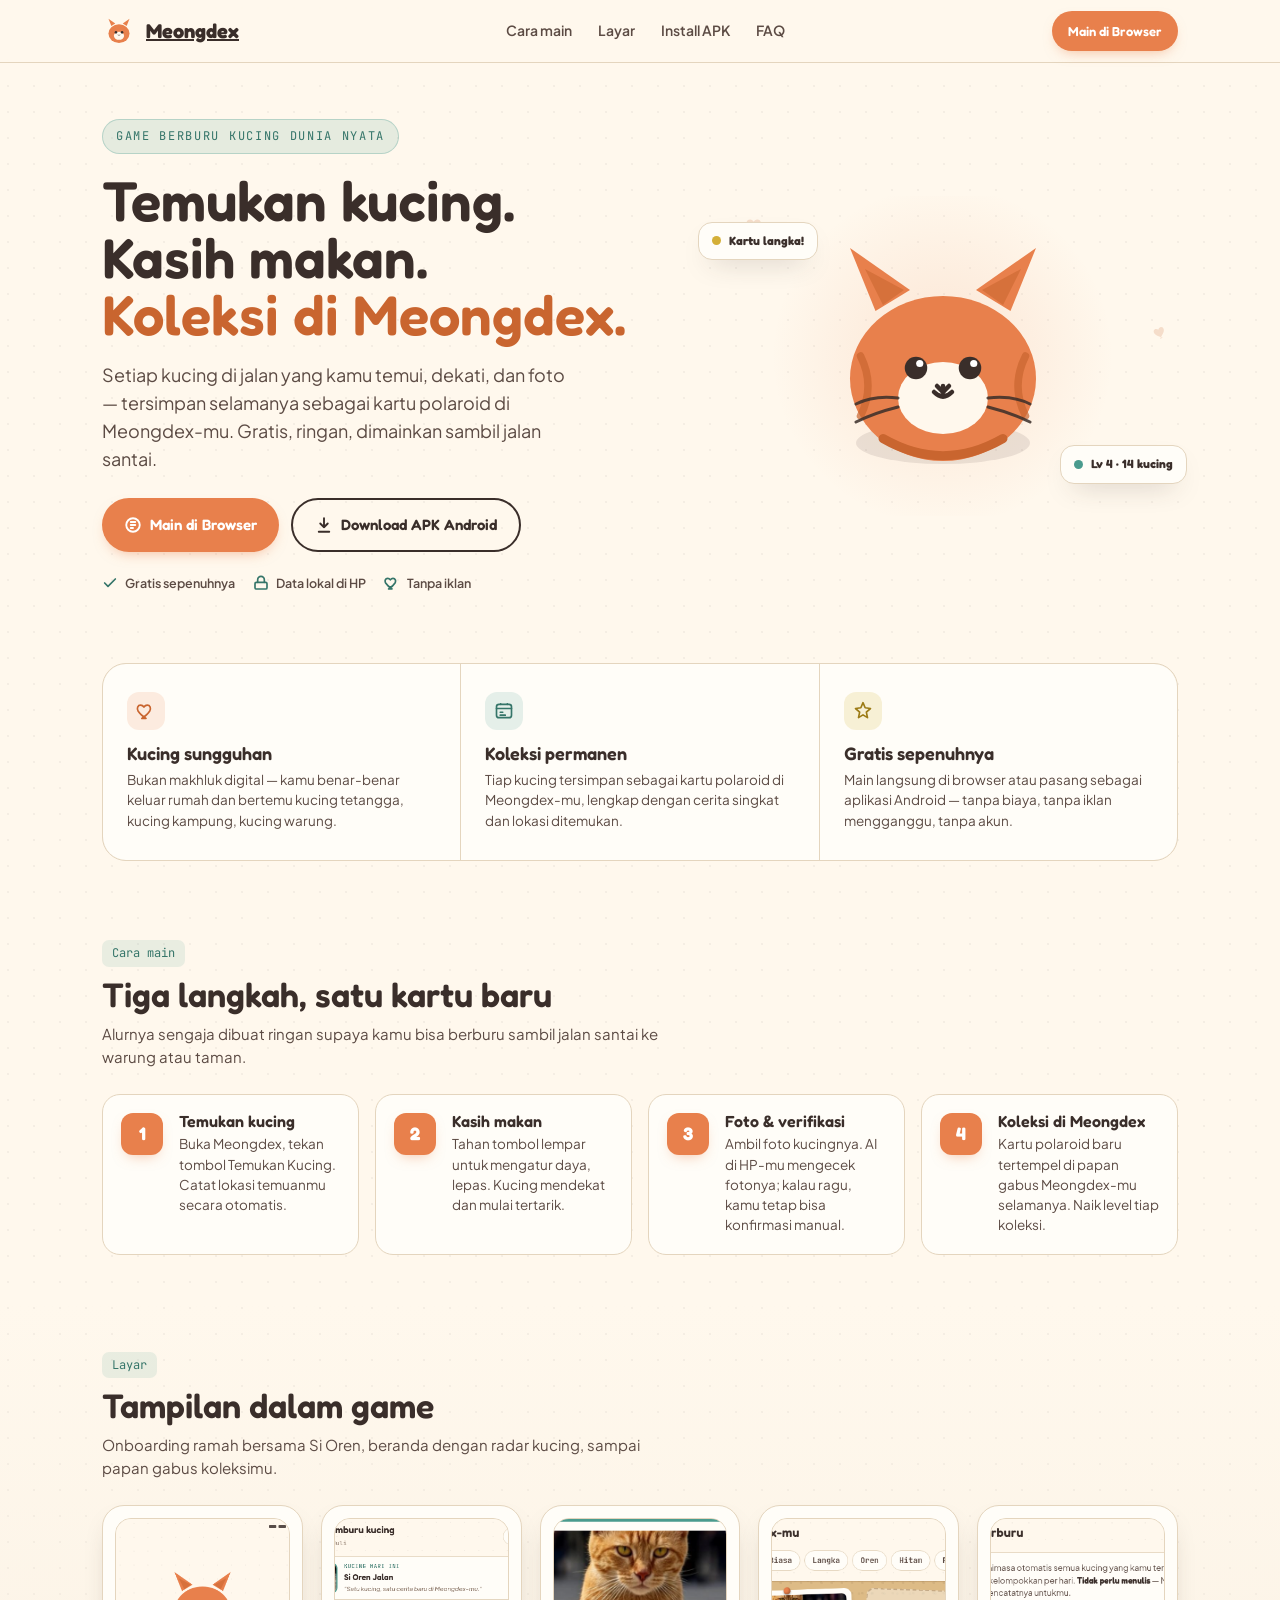
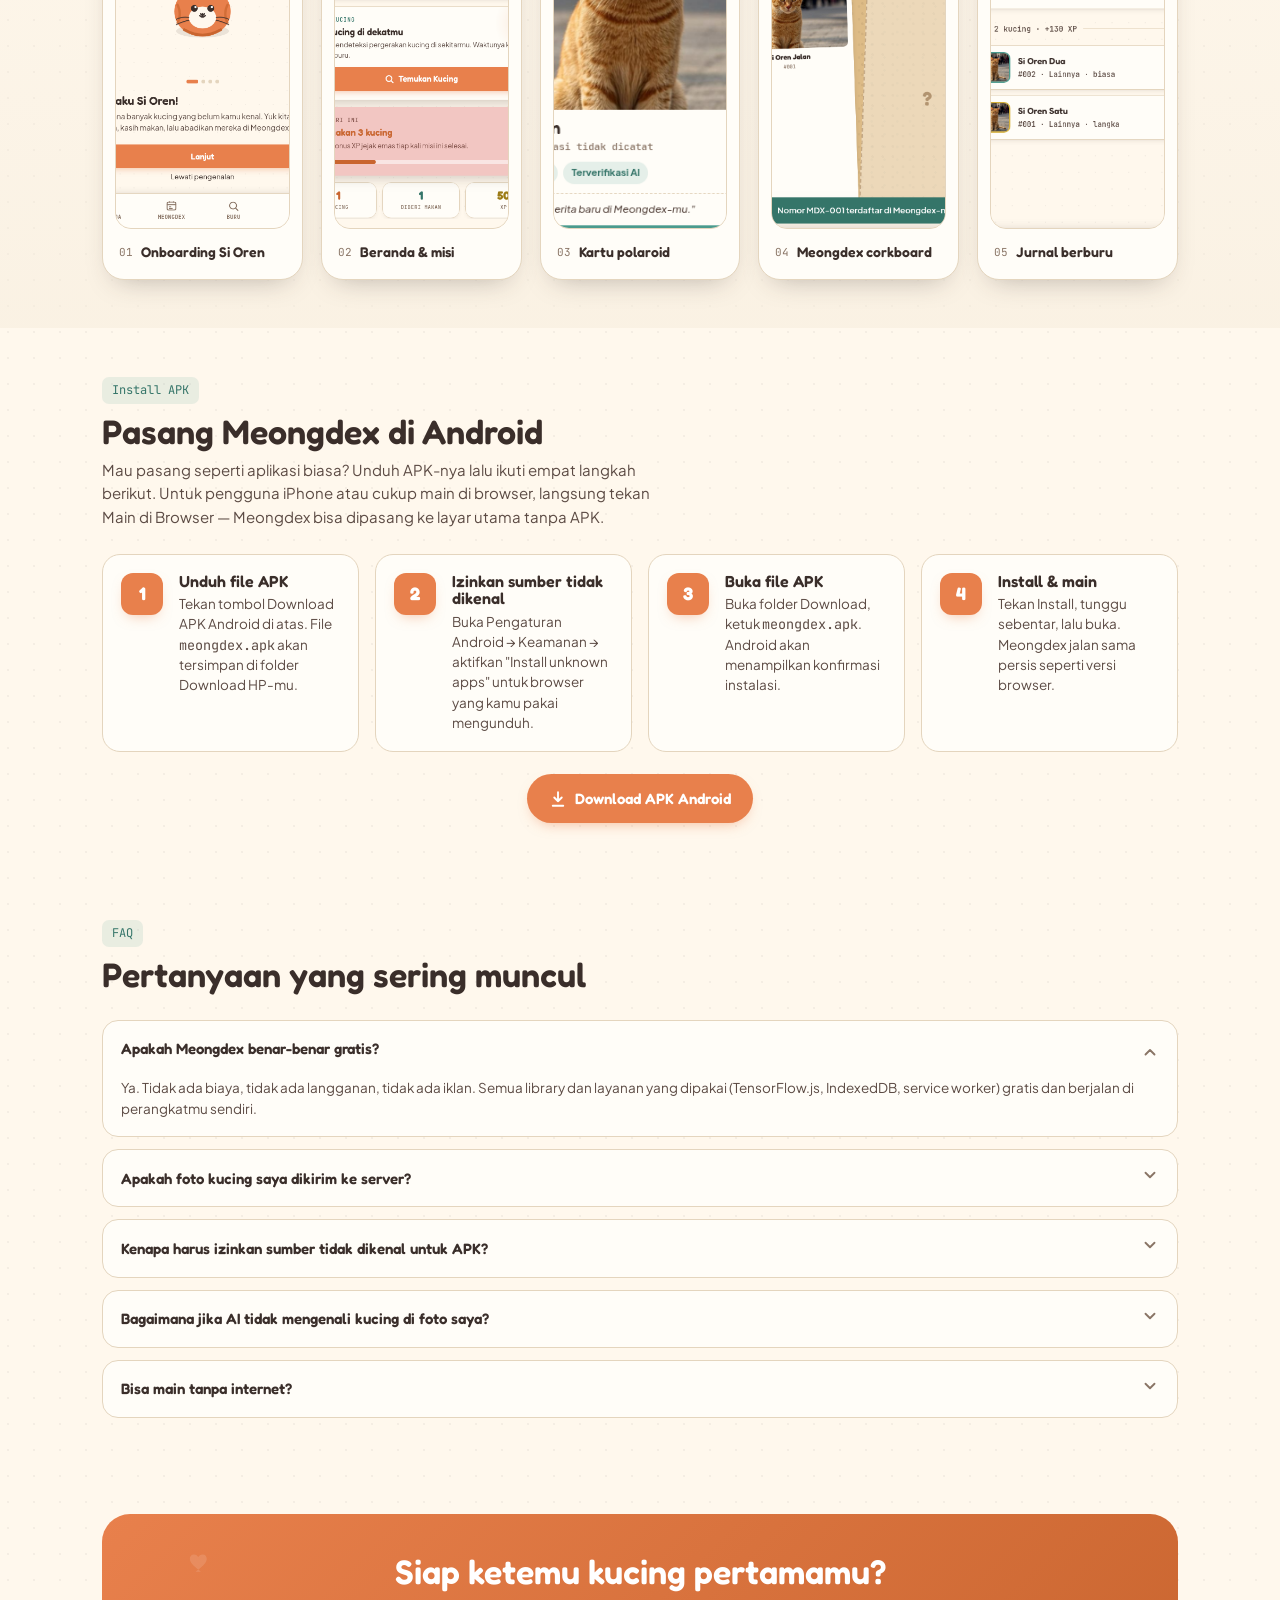
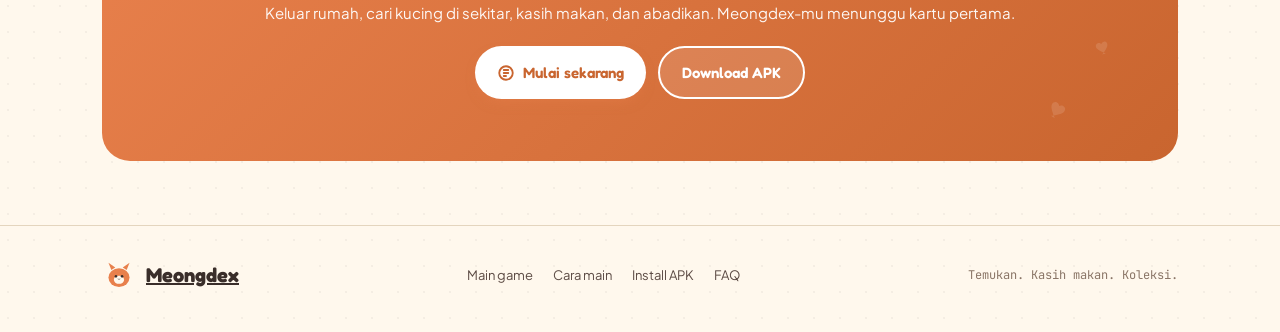
==== index.html @ 53916787 "Fase 3 mulai: Jurnal Berburu + ekspor kartu canvas + badge kembaran + a11y + styling Fitur baru: - J" ====
<!DOCTYPE html>
<html lang="id">
<head>
<meta charset="UTF-8" />
<meta name="viewport" content="width=device-width, initial-scale=1.0, viewport-fit=cover" />
<meta name="theme-color" content="#FFF8ED" />
<meta name="description" content="Meongdex — game berburu kucing sungguhan di dunia nyata. Temukan, kasih makan, foto, dan koleksi sebagai kartu di Meongdex-mu. Gratis, bisa dipasang sebagai aplikasi Android." />
<title>Meongdex — Temukan. Kasih Makan. Koleksi.</title>
<link rel="icon" type="image/png" href="game/icons/favicon-32.png" />
<link rel="apple-touch-icon" href="game/icons/apple-touch-icon.png" />
<meta name="apple-mobile-web-app-capable" content="yes" />
<meta name="apple-mobile-web-app-title" content="Meongdex" />

<link rel="preconnect" href="https://fonts.googleapis.com" />
<link rel="preconnect" href="https://fonts.gstatic.com" crossorigin />
<link href="https://fonts.googleapis.com/css2?family=Fredoka:wght@500;600;700&family=Plus+Jakarta+Sans:ital,wght@0,400;0,500;0,600;0,700;0,800;1,500&family=JetBrains+Mono:wght@500;700&display=swap" rel="stylesheet" />

<style>
  :root{
    --cream:#FFF8ED; --cream-deep:#F5EBDA; --paper:#FFFDF8;
    --terracotta:#E8804C; --terracotta-deep:#C9652F;
    --teal:#4A9B8E; --teal-deep:#357569;
    --charcoal:#3A2E2A; --gold:#D4AF37; --blush:#F2C6C2; --line:#E4D5BE;
    --text-soft:#5C4B44; --text-mute:#8a7566;
    --shadow:0 12px 28px -14px rgba(58,46,42,0.35);
    --shadow-lg:0 22px 48px -18px rgba(58,46,42,0.42);
  }
  *{box-sizing:border-box;margin:0;padding:0;-webkit-tap-highlight-color:transparent;}
  html{font-size:16px;scroll-behavior:smooth;}
  body{
    font-family:'Plus Jakarta Sans',system-ui,sans-serif;
    color:var(--charcoal);line-height:1.55;
    background:
      radial-gradient(circle at 8px 8px, rgba(58,46,42,0.05) 1.5px, transparent 1.5px) 0 0/26px 26px,
      var(--cream);
    -webkit-font-smoothing:antialiased;
  }
  h1,h2,h3,h4,.display{font-family:'Fredoka',sans-serif;font-weight:600;line-height:1.08;}
  .mono{font-family:'JetBrains Mono',monospace;}
  a{color:inherit;}
  img{max-width:100%;display:block;}

  .wrap{max-width:1120px;margin:0 auto;padding:0 22px;}

  /* ---------- nav ---------- */
  header.nav{
    position:sticky;top:0;z-index:50;
    background:rgba(255,248,237,0.86);backdrop-filter:blur(10px);
    border-bottom:1px solid var(--line);
  }
  .nav-row{display:flex;align-items:center;justify-content:space-between;height:62px;}
  .brand{display:flex;align-items:center;gap:10px;font-family:'Fredoka',sans-serif;font-weight:700;font-size:20px;}
  .brand svg{width:34px;height:34px;}
  .nav-links{display:none;gap:26px;align-items:center;}
  .nav-links a{font-size:14px;font-weight:600;color:var(--text-soft);text-decoration:none;}
  .nav-links a:hover{color:var(--terracotta-deep);}
  .nav-cta{display:flex;gap:8px;align-items:center;}

  .btn{
    display:inline-flex;align-items:center;justify-content:center;gap:8px;
    background:var(--terracotta);color:#fff;border:none;border-radius:999px;
    font-family:'Fredoka',sans-serif;font-weight:600;font-size:15px;
    padding:13px 22px;min-height:48px;text-decoration:none;cursor:pointer;
    box-shadow:0 6px 14px -6px rgba(232,128,76,0.55);transition:transform .12s, background .12s;
  }
  .btn:hover{background:var(--terracotta-deep);}
  .btn:active{transform:translateY(1px);}
  .btn.secondary{background:transparent;color:var(--charcoal);border:2px solid var(--charcoal);box-shadow:none;}
  .btn.secondary:hover{background:var(--paper);}
  .btn.teal{background:var(--teal);box-shadow:0 6px 14px -6px rgba(74,155,142,0.55);}
  .btn.teal:hover{background:var(--teal-deep);}
  .btn.sm{padding:9px 16px;font-size:13px;min-height:40px;}
  .btn .ico{width:18px;height:18px;}

  /* ---------- hero ---------- */
  .hero{
    position:relative;overflow:hidden;
    padding:56px 0 40px;
  }
  .hero-grid{display:grid;grid-template-columns:1fr;gap:36px;align-items:center;}
  .eyebrow{
    display:inline-flex;align-items:center;gap:8px;
    font-family:'JetBrains Mono',monospace;font-size:12px;letter-spacing:.14em;
    text-transform:uppercase;color:var(--teal-deep);
    background:rgba(74,155,142,.14);border:1px solid rgba(74,155,142,.3);
    padding:7px 13px;border-radius:999px;margin-bottom:18px;
  }
  .hero h1{font-size:clamp(36px,7vw,56px);line-height:1.02;margin-bottom:18px;}
  .hero h1 .accent{color:var(--terracotta-deep);}
  .hero p.lead{font-size:clamp(15px,2.2vw,18px);color:var(--text-soft);max-width:480px;margin-bottom:26px;}
  .cta-row{display:flex;gap:12px;flex-wrap:wrap;margin-bottom:22px;}
  .hero-trust{display:flex;gap:18px;flex-wrap:wrap;align-items:center;}
  .hero-trust .item{display:flex;align-items:center;gap:7px;font-size:12.5px;color:var(--text-soft);font-weight:600;}
  .hero-trust .item svg{width:16px;height:16px;color:var(--teal-deep);}

  .hero-visual{position:relative;display:flex;align-items:center;justify-content:center;min-height:320px;}
  .hero-visual .paw-ring{
    position:absolute;inset:0;border-radius:999px;
    background:radial-gradient(circle, rgba(232,128,76,.16), transparent 60%);
  }
  .hero-visual .paws{position:absolute;inset:0;overflow:hidden;}
  .hero-visual .paws svg{position:absolute;opacity:.18;color:var(--terracotta-deep);}
  .hero-visual svg.mascot-big{width:min(300px,70vw);position:relative;z-index:2;animation:floaty 3.4s ease-in-out infinite;}
  @keyframes floaty{0%,100%{transform:translateY(0);}50%{transform:translateY(-10px);}}
  .hero-visual .badge-float{
    position:absolute;z-index:3;background:var(--paper);border:1px solid var(--line);
    border-radius:14px;padding:9px 13px;box-shadow:var(--shadow);display:flex;align-items:center;gap:8px;
    font-size:12px;font-weight:700;font-family:'Fredoka',sans-serif;
  }
  .hero-visual .badge-float.b1{top:8%;left:-2%;animation:floaty 3s ease-in-out infinite .3s;}
  .hero-visual .badge-float.b2{bottom:10%;right:-2%;animation:floaty 3.4s ease-in-out infinite .8s;}
  .hero-visual .badge-float .dot{width:9px;height:9px;border-radius:999px;}

  /* ---------- feature strip ---------- */
  .features{padding:30px 0;}
  .feature-grid{display:grid;grid-template-columns:1fr;gap:1px;background:var(--line);border:1px solid var(--line);border-radius:24px;overflow:hidden;}
  .feature{background:var(--paper);padding:28px 24px;}
  .feature .fico{width:38px;height:38px;border-radius:12px;display:grid;place-items:center;margin-bottom:14px;}
  .feature .fico.t{background:rgba(232,128,76,.14);color:var(--terracotta-deep);}
  .feature .fico.te{background:rgba(74,155,142,.14);color:var(--teal-deep);}
  .feature .fico.g{background:rgba(212,175,55,.18);color:#9c7b16;}
  .feature .fico svg{width:20px;height:20px;}
  .feature h3{font-size:18px;margin-bottom:6px;}
  .feature p{font-size:13.5px;color:var(--text-soft);line-height:1.55;}

  /* ---------- section title ---------- */
  .section{padding:48px 0;}
  .section-head{margin-bottom:26px;}
  .section-head .tag{font-family:'JetBrains Mono',monospace;font-size:12px;color:var(--teal-deep);background:rgba(74,155,142,.12);padding:4px 10px;border-radius:7px;display:inline-block;margin-bottom:10px;}
  .section-head h2{font-size:clamp(26px,4vw,34px);}
  .section-head p{font-size:15px;color:var(--text-soft);max-width:560px;margin-top:8px;}

  /* ---------- screenshots ---------- */
  .shots{display:grid;grid-template-columns:1fr;gap:18px;}
  .shot{
    background:var(--paper);border:1px solid var(--line);border-radius:22px;padding:12px;
    box-shadow:var(--shadow);position:relative;overflow:hidden;
  }
  .shot .frame{
    border-radius:16px;overflow:hidden;background:var(--cream-deep);aspect-ratio:9/16;
    border:1px solid var(--line);
  }
  .shot .frame img{width:100%;height:100%;object-fit:cover;object-position:top;}
  .shot .cap{display:flex;align-items:center;gap:8px;padding:12px 4px 4px;}
  .shot .cap .n{font-family:'JetBrains Mono',monospace;font-size:11px;color:var(--text-mute);}
  .shot .cap .t{font-family:'Fredoka',sans-serif;font-weight:600;font-size:14px;}

  /* ---------- steps ---------- */
  .steps{display:grid;grid-template-columns:1fr;gap:16px;}
  .step{
    display:flex;gap:16px;background:var(--paper);border:1px solid var(--line);border-radius:18px;padding:18px;
  }
  .step .num{
    flex-shrink:0;width:42px;height:42px;border-radius:12px;background:var(--terracotta);color:#fff;
    display:grid;place-items:center;font-family:'Fredoka',sans-serif;font-weight:700;font-size:18px;box-shadow:0 6px 14px -6px rgba(232,128,76,.5);
  }
  .step h4{font-size:16px;margin-bottom:4px;}
  .step p{font-size:13.5px;color:var(--text-soft);line-height:1.5;}

  /* ---------- FAQ ---------- */
  .faq{display:flex;flex-direction:column;gap:12px;}
  .faq-item{background:var(--paper);border:1px solid var(--line);border-radius:16px;overflow:hidden;}
  .faq-item summary{
    list-style:none;cursor:pointer;padding:16px 18px;display:flex;align-items:center;justify-content:space-between;gap:12px;
    font-family:'Fredoka',sans-serif;font-weight:600;font-size:15px;
  }
  .faq-item summary::-webkit-details-marker{display:none;}
  .faq-item summary .chev{transition:transform .2s ease;color:var(--text-mute);flex-shrink:0;}
  .faq-item[open] summary .chev{transform:rotate(180deg);}
  .faq-item .ans{padding:0 18px 16px;font-size:13.5px;color:var(--text-soft);line-height:1.6;}

  /* ---------- final cta ---------- */
  .final{padding:48px 0 64px;}
  .final-card{
    background:linear-gradient(135deg,var(--terracotta) 0%,var(--terracotta-deep) 100%);
    border-radius:28px;padding:40px 28px;text-align:center;color:#fff;position:relative;overflow:hidden;
  }
  .final-card .paws{position:absolute;inset:0;opacity:.12;}
  .final-card .paws svg{position:absolute;color:#fff;}
  .final-card h2{font-size:clamp(26px,4vw,34px);margin-bottom:10px;position:relative;}
  .final-card p{font-size:15px;opacity:.95;margin-bottom:22px;position:relative;}
  .final-card .cta-row{justify-content:center;position:relative;}
  .final-card .btn.secondary{color:#fff;border-color:#fff;background:rgba(255,255,255,.12);}
  .final-card .btn.secondary:hover{background:rgba(255,255,255,.22);}

  footer{border-top:1px solid var(--line);padding:32px 0 40px;}
  .foot-row{display:flex;flex-direction:column;gap:18px;align-items:center;text-align:center;}
  .foot-row .brand{justify-content:center;}
  .foot-row .links{display:flex;gap:20px;flex-wrap:wrap;justify-content:center;}
  .foot-row .links a{font-size:13px;color:var(--text-soft);text-decoration:none;}
  .foot-row .links a:hover{color:var(--terracotta-deep);}
  .foot-row .copy{font-size:12px;color:var(--text-mute);font-family:'JetBrains Mono',monospace;}

  /* ---------- responsive ---------- */
  @media (min-width:680px){
    .hero-grid{grid-template-columns:1.1fr 0.9fr;gap:30px;}
    .feature-grid{grid-template-columns:repeat(3,1fr);}
    .shots{grid-template-columns:repeat(2,1fr);}
    .steps{grid-template-columns:repeat(2,1fr);}
    .nav-links{display:flex;}
  }
  @media (min-width:920px){
    .shots{grid-template-columns:repeat(5,1fr);}
    .steps{grid-template-columns:repeat(4,1fr);}
    .foot-row{flex-direction:row;justify-content:space-between;text-align:left;}
    .foot-row .brand{justify-content:flex-start;}
    .foot-row .links{justify-content:flex-end;}
  }
  @media (prefers-reduced-motion:reduce){*{animation:none !important;}}
</style>
</head>
<body>

<!-- ===== NAV ===== -->
<header class="nav">
  <div class="wrap nav-row">
    <a class="brand" href="#top" aria-label="Meongdex beranda">
      <svg viewBox="0 0 200 200" xmlns="http://www.w3.org/2000/svg" aria-hidden="true">
        <path d="M55 70 L38 28 L78 56 Z" fill="#E8804C"/>
        <path d="M145 70 L162 28 L122 56 Z" fill="#E8804C"/>
        <ellipse cx="100" cy="115" rx="62" ry="55" fill="#E8804C"/>
        <ellipse cx="100" cy="128" rx="30" ry="24" fill="#FFF8ED"/>
        <circle cx="82" cy="108" r="7.5" fill="#3A2E2A"/>
        <circle cx="118" cy="108" r="7.5" fill="#3A2E2A"/>
        <path d="M94 124 q6 6 12 0" stroke="#3A2E2A" stroke-width="3" fill="none" stroke-linecap="round"/>
      </svg>
      Meongdex
    </a>
    <nav class="nav-links">
      <a href="#cara">Cara main</a>
      <a href="#layar">Layar</a>
      <a href="#install">Install APK</a>
      <a href="#faq">FAQ</a>
    </nav>
    <div class="nav-cta">
      <a class="btn sm" href="game/index.html">Main di Browser</a>
    </div>
  </div>
</header>

<!-- ===== HERO ===== -->
<section class="hero" id="top">
  <div class="wrap hero-grid">
    <div>
      <span class="eyebrow">Game berburu kucing dunia nyata</span>
      <h1>Temukan kucing.<br>Kasih makan.<br><span class="accent">Koleksi di Meongdex.</span></h1>
      <p class="lead">Setiap kucing di jalan yang kamu temui, dekati, dan foto — tersimpan selamanya sebagai kartu polaroid di Meongdex-mu. Gratis, ringan, dimainkan sambil jalan santai.</p>
      <div class="cta-row">
        <a class="btn" href="game/index.html">
          <svg class="ico" viewBox="0 0 24 24" fill="none" stroke="#fff" stroke-width="2.5" stroke-linecap="round" stroke-linejoin="round"><circle cx="12" cy="12" r="9"/><path d="M9 8h6M9 12h6M9 16h3"/></svg>
          Main di Browser
        </a>
        <a class="btn secondary" href="downloads/install-apk.html">
          <svg class="ico" viewBox="0 0 24 24" fill="none" stroke="#3A2E2A" stroke-width="2.5" stroke-linecap="round" stroke-linejoin="round"><path d="M12 3v12M7 10l5 5 5-5M5 21h14"/></svg>
          Download APK Android
        </a>
      </div>
      <div class="hero-trust">
        <span class="item"><svg viewBox="0 0 24 24" fill="none" stroke="currentColor" stroke-width="2.5" stroke-linecap="round" stroke-linejoin="round"><path d="M20 6L9 17l-5-5"/></svg> Gratis sepenuhnya</span>
        <span class="item"><svg viewBox="0 0 24 24" fill="none" stroke="currentColor" stroke-width="2.5" stroke-linecap="round" stroke-linejoin="round"><rect x="3" y="11" width="18" height="10" rx="2"/><path d="M7 11V7a5 5 0 0 1 10 0v4"/></svg> Data lokal di HP</span>
        <span class="item"><svg viewBox="0 0 24 24" fill="none" stroke="currentColor" stroke-width="2.5" stroke-linecap="round" stroke-linejoin="round"><path d="M12 21s-7-4.9-9.5-9C.7 8.8 2 5 5.5 5c2 0 3.3 1.3 4 2.3.7-1 2-2.3 4-2.3 3.5 0 4.8 3.8 3 7-2.5 4.1-9.5 9-9.5 9z"/></svg> Tanpa iklan</span>
      </div>
    </div>
    <div class="hero-visual">
      <div class="paw-ring"></div>
      <div class="paws" aria-hidden="true">
        <svg style="top:6%;left:8%;width:22px;" viewBox="0 0 24 24" fill="currentColor"><path d="M12 21s-7-4.9-9.5-9C.7 8.8 2 5 5.5 5c2 0 3.3 1.3 4 2.3.7-1 2-2.3 4-2.3 3.5 0 4.8 3.8 3 7-2.5 4.1-9.5 9-9.5 9z"/></svg>
        <svg style="bottom:12%;right:10%;width:18px;transform:rotate(40deg);" viewBox="0 0 24 24" fill="currentColor"><path d="M12 21s-7-4.9-9.5-9C.7 8.8 2 5 5.5 5c2 0 3.3 1.3 4 2.3.7-1 2-2.3 4-2.3 3.5 0 4.8 3.8 3 7-2.5 4.1-9.5 9-9.5 9z"/></svg>
        <svg style="top:40%;right:2%;width:16px;transform:rotate(-20deg);" viewBox="0 0 24 24" fill="currentColor"><path d="M12 21s-7-4.9-9.5-9C.7 8.8 2 5 5.5 5c2 0 3.3 1.3 4 2.3.7-1 2-2.3 4-2.3 3.5 0 4.8 3.8 3 7-2.5 4.1-9.5 9-9.5 9z"/></svg>
      </div>
      <div class="badge-float b1"><span class="dot" style="background:var(--gold);"></span> Kartu langka!</div>
      <div class="badge-float b2"><span class="dot" style="background:var(--teal);"></span> Lv 4 · 14 kucing</div>
      <svg class="mascot-big" viewBox="0 0 200 200" xmlns="http://www.w3.org/2000/svg" aria-label="Maskot Si Oren">
        <ellipse cx="100" cy="158" rx="58" ry="14" fill="rgba(58,46,42,0.10)"/>
        <path d="M55 70 L38 28 L78 56 Z" fill="#E8804C"/>
        <path d="M145 70 L162 28 L122 56 Z" fill="#E8804C"/>
        <path d="M60 66 L48 42 L74 56 Z" fill="#C9652F" opacity="0.55"/>
        <path d="M140 66 L152 42 L126 56 Z" fill="#C9652F" opacity="0.55"/>
        <ellipse cx="100" cy="115" rx="62" ry="55" fill="#E8804C"/>
        <path d="M45 100 q10 20 0 40" stroke="#C9652F" stroke-width="5" fill="none" stroke-linecap="round" opacity="0.7"/>
        <path d="M155 100 q-10 20 0 40" stroke="#C9652F" stroke-width="5" fill="none" stroke-linecap="round" opacity="0.7"/>
        <ellipse cx="100" cy="128" rx="30" ry="24" fill="#FFF8ED"/>
        <circle cx="82" cy="108" r="7.5" fill="#3A2E2A"/>
        <circle cx="118" cy="108" r="7.5" fill="#3A2E2A"/>
        <circle cx="84.5" cy="105" r="2.4" fill="#fff"/>
        <circle cx="120.5" cy="105" r="2.4" fill="#fff"/>
        <path d="M96 120 q4 4 4 4 q0 0 4 -4" stroke="#3A2E2A" stroke-width="3" fill="none" stroke-linecap="round"/>
        <path d="M100 120 v4" stroke="#3A2E2A" stroke-width="3" stroke-linecap="round"/>
        <path d="M94 124 q6 6 12 0" stroke="#3A2E2A" stroke-width="3" fill="none" stroke-linecap="round"/>
        <path d="M70 128 q-16 -2 -28 4M70 134 q-16 4 -28 10M130 128 q16 -2 28 4M130 134 q16 4 28 10" stroke="#3A2E2A" stroke-width="2" fill="none" stroke-linecap="round" opacity="0.85"/>
        <path d="M60 155 Q100 178 140 155" stroke="#C9652F" stroke-width="6" fill="none" stroke-linecap="round"/>
      </svg>
    </div>
  </div>
</section>

<!-- ===== FEATURES ===== -->
<section class="features">
  <div class="wrap">
    <div class="feature-grid">
      <div class="feature">
        <div class="fico t"><svg viewBox="0 0 24 24" fill="none" stroke="currentColor" stroke-width="2" stroke-linecap="round" stroke-linejoin="round"><path d="M12 21s-7-4.9-9.5-9C.7 8.8 2 5 5.5 5c2 0 3.3 1.3 4 2.3.7-1 2-2.3 4-2.3 3.5 0 4.8 3.8 3 7-2.5 4.1-9.5 9-9.5 9z"/></svg></div>
        <h3>Kucing sungguhan</h3>
        <p>Bukan makhluk digital — kamu benar-benar keluar rumah dan bertemu kucing tetangga, kucing kampung, kucing warung.</p>
      </div>
      <div class="feature">
        <div class="fico te"><svg viewBox="0 0 24 24" fill="none" stroke="currentColor" stroke-width="2" stroke-linecap="round" stroke-linejoin="round"><rect x="3" y="4" width="18" height="16" rx="3"/><path d="M3 9h18M8 4v-.5M16 4v-.5"/><path d="M7.5 13.5h3M7.5 17h6"/></svg></div>
        <h3>Koleksi permanen</h3>
        <p>Tiap kucing tersimpan sebagai kartu polaroid di Meongdex-mu, lengkap dengan cerita singkat dan lokasi ditemukan.</p>
      </div>
      <div class="feature">
        <div class="fico g"><svg viewBox="0 0 24 24" fill="none" stroke="currentColor" stroke-width="2" stroke-linecap="round" stroke-linejoin="round"><path d="M12 2l2.6 6.1L21 9l-5 4.4L17.4 20 12 16.6 6.6 20 8 13.4 3 9l6.4-.9L12 2z"/></svg></div>
        <h3>Gratis sepenuhnya</h3>
        <p>Main langsung di browser atau pasang sebagai aplikasi Android — tanpa biaya, tanpa iklan mengganggu, tanpa akun.</p>
      </div>
    </div>
  </div>
</section>

<!-- ===== CARA MAIN ===== -->
<section class="section" id="cara">
  <div class="wrap">
    <div class="section-head">
      <span class="tag">Cara main</span>
      <h2>Tiga langkah, satu kartu baru</h2>
      <p>Alurnya sengaja dibuat ringan supaya kamu bisa berburu sambil jalan santai ke warung atau taman.</p>
    </div>
    <div class="steps">
      <div class="step">
        <div class="num">1</div>
        <div><h4>Temukan kucing</h4><p>Buka Meongdex, tekan tombol Temukan Kucing. Catat lokasi temuanmu secara otomatis.</p></div>
      </div>
      <div class="step">
        <div class="num">2</div>
        <div><h4>Kasih makan</h4><p>Tahan tombol lempar untuk mengatur daya, lepas. Kucing mendekat dan mulai tertarik.</p></div>
      </div>
      <div class="step">
        <div class="num">3</div>
        <div><h4>Foto &amp; verifikasi</h4><p>Ambil foto kucingnya. AI di HP-mu mengecek fotonya; kalau ragu, kamu tetap bisa konfirmasi manual.</p></div>
      </div>
      <div class="step">
        <div class="num">4</div>
        <div><h4>Koleksi di Meongdex</h4><p>Kartu polaroid baru tertempel di papan gabus Meongdex-mu selamanya. Naik level tiap koleksi.</p></div>
      </div>
    </div>
  </div>
</section>

<!-- ===== LAYAR / SCREENSHOTS ===== -->
<section class="section" id="layar" style="background:linear-gradient(180deg,transparent,rgba(245,235,218,0.5));">
  <div class="wrap">
    <div class="section-head">
      <span class="tag">Layar</span>
      <h2>Tampilan dalam game</h2>
      <p>Onboarding ramah bersama Si Oren, beranda dengan radar kucing, sampai papan gabus koleksimu.</p>
    </div>
    <div class="shots">
      <div class="shot">
        <div class="frame"><img src="assets/screenshots/game-onboard.png" alt="Layar onboarding Meongdex bersama maskot Si Oren" loading="lazy" /></div>
        <div class="cap"><span class="n">01</span><span class="t">Onboarding Si Oren</span></div>
      </div>
      <div class="shot">
        <div class="frame"><img src="assets/screenshots/game-home.png" alt="Layar beranda Meongdex dengan radar kucing dan misi harian" loading="lazy" /></div>
        <div class="cap"><span class="n">02</span><span class="t">Beranda &amp; misi</span></div>
      </div>
      <div class="shot">
        <div class="frame"><img src="assets/screenshots/game-card.png" alt="Kartu kucing polaroid di Meongdex dengan border kelangkaan" loading="lazy" /></div>
        <div class="cap"><span class="n">03</span><span class="t">Kartu polaroid</span></div>
      </div>
      <div class="shot">
        <div class="frame"><img src="assets/screenshots/game-dex.png" alt="Papan gabus koleksi Meongdex dengan kartu kucing tertempel" loading="lazy" /></div>
        <div class="cap"><span class="n">04</span><span class="t">Meongdex corkboard</span></div>
      </div>
      <div class="shot">
        <div class="frame"><img src="assets/screenshots/game-journal.png" alt="Jurnal Berburu Meongdex dengan linimasa harian temuan kucing" loading="lazy" /></div>
        <div class="cap"><span class="n">05</span><span class="t">Jurnal berburu</span></div>
      </div>
    </div>
  </div>
</section>

<!-- ===== INSTALL APK ===== -->
<section class="section" id="install">
  <div class="wrap">
    <div class="section-head">
      <span class="tag">Install APK</span>
      <h2>Pasang Meongdex di Android</h2>
      <p>Mau pasang seperti aplikasi biasa? Unduh APK-nya lalu ikuti empat langkah berikut. Untuk pengguna iPhone atau cukup main di browser, langsung tekan Main di Browser — Meongdex bisa dipasang ke layar utama tanpa APK.</p>
    </div>
    <div class="steps">
      <div class="step">
        <div class="num">1</div>
        <div><h4>Unduh file APK</h4><p>Tekan tombol Download APK Android di atas. File <span class="mono">meongdex.apk</span> akan tersimpan di folder Download HP-mu.</p></div>
      </div>
      <div class="step">
        <div class="num">2</div>
        <div><h4>Izinkan sumber tidak dikenal</h4><p>Buka Pengaturan Android &rarr; Keamanan &rarr; aktifkan "Install unknown apps" untuk browser yang kamu pakai mengunduh.</p></div>
      </div>
      <div class="step">
        <div class="num">3</div>
        <div><h4>Buka file APK</h4><p>Buka folder Download, ketuk <span class="mono">meongdex.apk</span>. Android akan menampilkan konfirmasi instalasi.</p></div>
      </div>
      <div class="step">
        <div class="num">4</div>
        <div><h4>Install &amp; main</h4><p>Tekan Install, tunggu sebentar, lalu buka. Meongdex jalan sama persis seperti versi browser.</p></div>
      </div>
    </div>
    <div style="margin-top:22px;text-align:center;">
      <a class="btn" href="downloads/install-apk.html">
        <svg class="ico" viewBox="0 0 24 24" fill="none" stroke="#fff" stroke-width="2.5" stroke-linecap="round" stroke-linejoin="round"><path d="M12 3v12M7 10l5 5 5-5M5 21h14"/></svg>
        Download APK Android
      </a>
    </div>
  </div>
</section>

<!-- ===== FAQ ===== -->
<section class="section" id="faq">
  <div class="wrap">
    <div class="section-head">
      <span class="tag">FAQ</span>
      <h2>Pertanyaan yang sering muncul</h2>
    </div>
    <div class="faq">
      <details class="faq-item" open>
        <summary>Apakah Meongdex benar-benar gratis?<span class="chev"><svg width="18" height="18" viewBox="0 0 24 24" fill="none" stroke="currentColor" stroke-width="2.5" stroke-linecap="round" stroke-linejoin="round"><path d="M6 9l6 6 6-6"/></svg></span></summary>
        <div class="ans">Ya. Tidak ada biaya, tidak ada langganan, tidak ada iklan. Semua library dan layanan yang dipakai (TensorFlow.js, IndexedDB, service worker) gratis dan berjalan di perangkatmu sendiri.</div>
      </details>
      <details class="faq-item">
        <summary>Apakah foto kucing saya dikirim ke server?<span class="chev"><svg width="18" height="18" viewBox="0 0 24 24" fill="none" stroke="currentColor" stroke-width="2.5" stroke-linecap="round" stroke-linejoin="round"><path d="M6 9l6 6 6-6"/></svg></span></summary>
        <div class="ans">Tidak. Foto dan lokasi hanya disimpan lokal di perangkatmu (IndexedDB). Verifikasi AI juga dijalankan di browsermu, bukan di cloud. Tidak ada data yang diunggah ke mana pun.</div>
      </details>
      <details class="faq-item">
        <summary>Kenapa harus izinkan sumber tidak dikenal untuk APK?<span class="chev"><svg width="18" height="18" viewBox="0 0 24 24" fill="none" stroke="currentColor" stroke-width="2.5" stroke-linecap="round" stroke-linejoin="round"><path d="M6 9l6 6 6-6"/></svg></span></summary>
        <div class="ans">Karena APK Meongdex tidak didistribusikan lewat Play Store. Android meminta izin ini sebagai pengaman agar kamu sadar sedang memasang aplikasi dari luar Play Store. Setelah terpasang, kamu bisa mematikan kembali izin tersebut.</div>
      </details>
      <details class="faq-item">
        <summary>Bagaimana jika AI tidak mengenali kucing di foto saya?<span class="chev"><svg width="18" height="18" viewBox="0 0 24 24" fill="none" stroke="currentColor" stroke-width="2.5" stroke-linecap="round" stroke-linejoin="round"><path d="M6 9l6 6 6-6"/></svg></span></summary>
        <div class="ans">Tidak masalah. Meongdex tidak memblokir kamu. Kalau AI belum yakin, muncul tombol "Ya, ini kucing" untuk konfirmasi manual. Kamu tetap bisa menyimpan kartunya.</div>
      </details>
      <details class="faq-item">
        <summary>Bisa main tanpa internet?<span class="chev"><svg width="18" height="18" viewBox="0 0 24 24" fill="none" stroke="currentColor" stroke-width="2.5" stroke-linecap="round" stroke-linejoin="round"><path d="M6 9l6 6 6-6"/></svg></span></summary>
        <div class="ans">Setelah kunjungan pertama, shell aplikasi dan Meongdex-mu tetap bisa dibuka tanpa internet berkat service worker. Deteksi AI butuh internet sekali di awal untuk mengunduh model, lalu tersimpan untuk pemakaian berikutnya.</div>
      </details>
    </div>
  </div>
</section>

<!-- ===== FINAL CTA ===== -->
<section class="final">
  <div class="wrap">
    <div class="final-card">
      <div class="paws" aria-hidden="true">
        <svg style="top:14%;left:8%;width:26px;" viewBox="0 0 24 24" fill="currentColor"><path d="M12 21s-7-4.9-9.5-9C.7 8.8 2 5 5.5 5c2 0 3.3 1.3 4 2.3.7-1 2-2.3 4-2.3 3.5 0 4.8 3.8 3 7-2.5 4.1-9.5 9-9.5 9z"/></svg>
        <svg style="bottom:16%;right:10%;width:22px;transform:rotate(30deg);" viewBox="0 0 24 24" fill="currentColor"><path d="M12 21s-7-4.9-9.5-9C.7 8.8 2 5 5.5 5c2 0 3.3 1.3 4 2.3.7-1 2-2.3 4-2.3 3.5 0 4.8 3.8 3 7-2.5 4.1-9.5 9-9.5 9z"/></svg>
        <svg style="top:50%;right:6%;width:18px;transform:rotate(-15deg);" viewBox="0 0 24 24" fill="currentColor"><path d="M12 21s-7-4.9-9.5-9C.7 8.8 2 5 5.5 5c2 0 3.3 1.3 4 2.3.7-1 2-2.3 4-2.3 3.5 0 4.8 3.8 3 7-2.5 4.1-9.5 9-9.5 9z"/></svg>
      </div>
      <h2>Siap ketemu kucing pertamamu?</h2>
      <p>Keluar rumah, cari kucing di sekitar, kasih makan, dan abadikan. Meongdex-mu menunggu kartu pertama.</p>
      <div class="cta-row">
        <a class="btn" href="game/index.html" style="background:#fff;color:var(--terracotta-deep);">
          <svg class="ico" viewBox="0 0 24 24" fill="none" stroke="currentColor" stroke-width="2.5" stroke-linecap="round" stroke-linejoin="round"><circle cx="12" cy="12" r="9"/><path d="M9 8h6M9 12h6M9 16h3"/></svg>
          Mulai sekarang
        </a>
        <a class="btn secondary" href="downloads/install-apk.html">Download APK</a>
      </div>
    </div>
  </div>
</section>

<!-- ===== FOOTER ===== -->
<footer>
  <div class="wrap foot-row">
    <a class="brand" href="#top">
      <svg viewBox="0 0 200 200" xmlns="http://www.w3.org/2000/svg" aria-hidden="true">
        <path d="M55 70 L38 28 L78 56 Z" fill="#E8804C"/>
        <path d="M145 70 L162 28 L122 56 Z" fill="#E8804C"/>
        <ellipse cx="100" cy="115" rx="62" ry="55" fill="#E8804C"/>
        <ellipse cx="100" cy="128" rx="30" ry="24" fill="#FFF8ED"/>
        <circle cx="82" cy="108" r="7.5" fill="#3A2E2A"/>
        <circle cx="118" cy="108" r="7.5" fill="#3A2E2A"/>
        <path d="M94 124 q6 6 12 0" stroke="#3A2E2A" stroke-width="3" fill="none" stroke-linecap="round"/>
      </svg>
      Meongdex
    </a>
    <div class="links">
      <a href="game/index.html">Main game</a>
      <a href="#cara">Cara main</a>
      <a href="#install">Install APK</a>
      <a href="#faq">FAQ</a>
    </div>
    <div class="copy">Temukan. Kasih makan. Koleksi.</div>
  </div>
</footer>

</body>
</html>
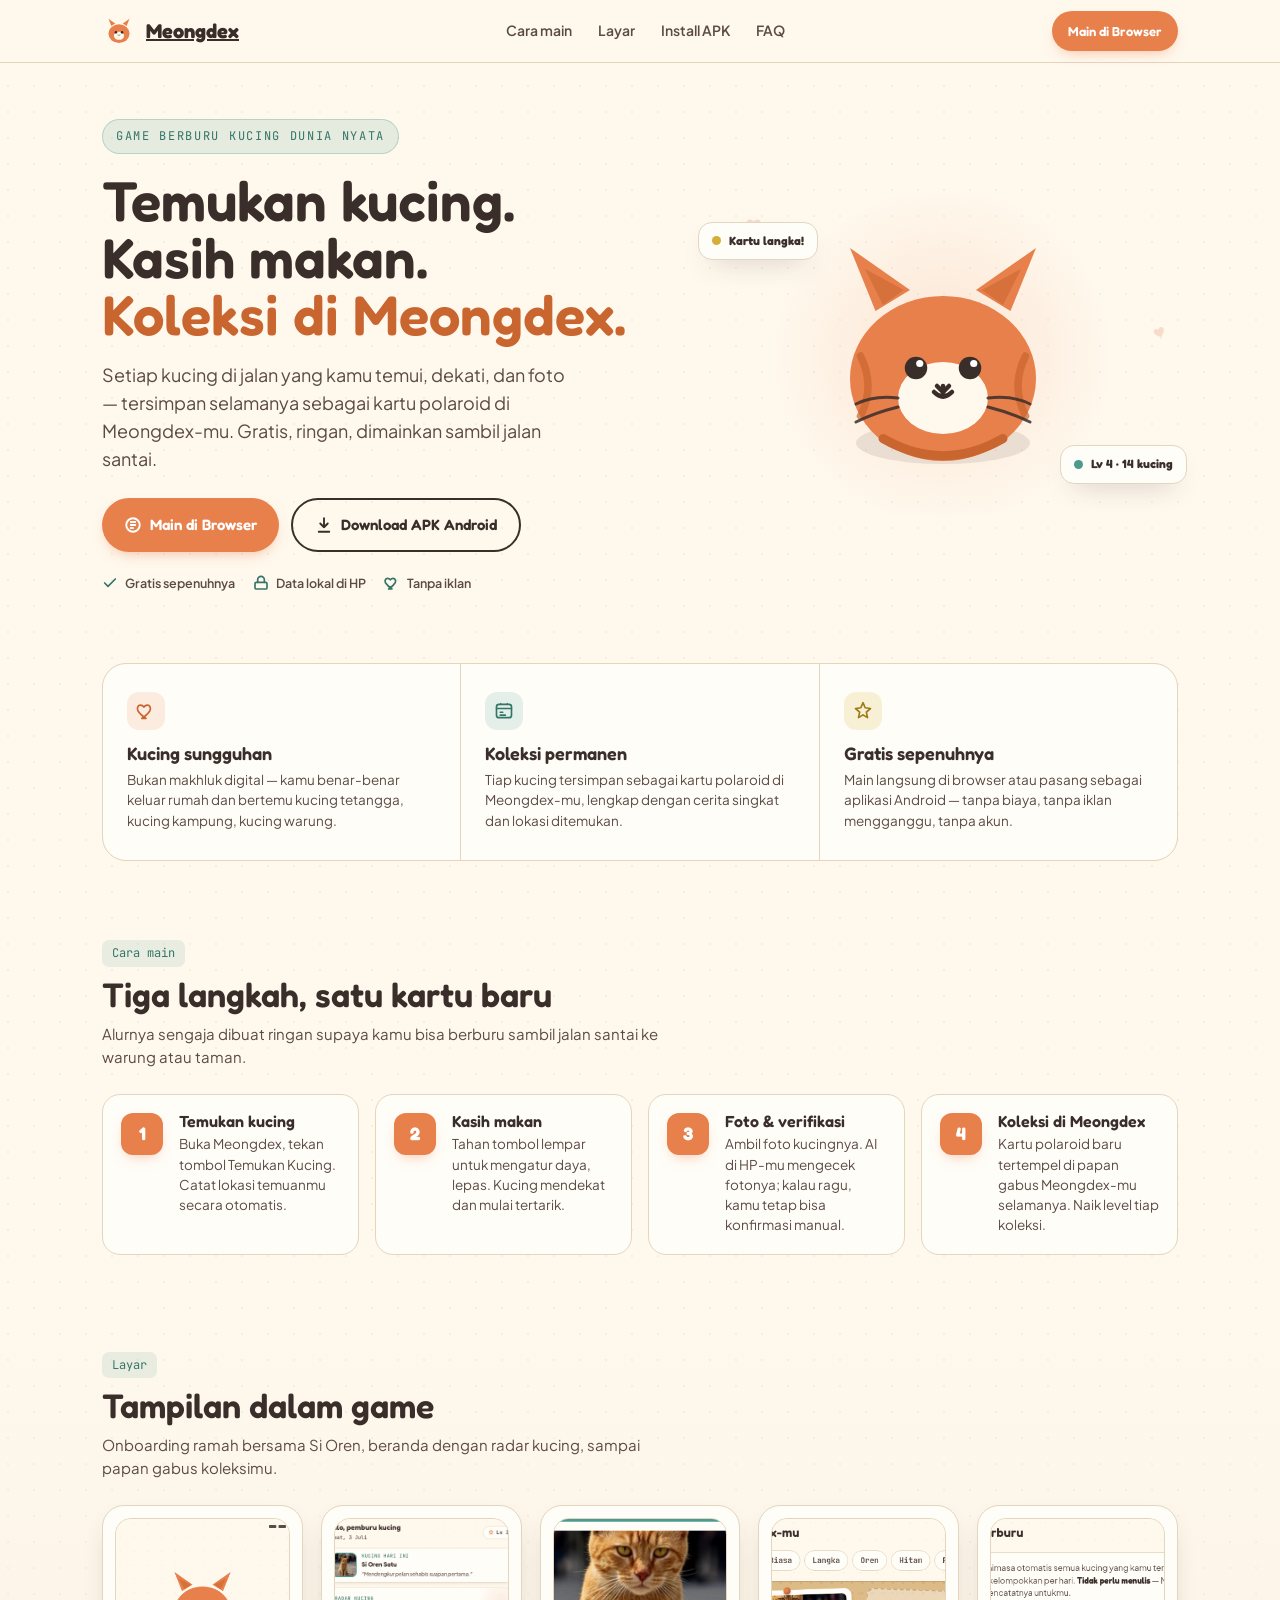
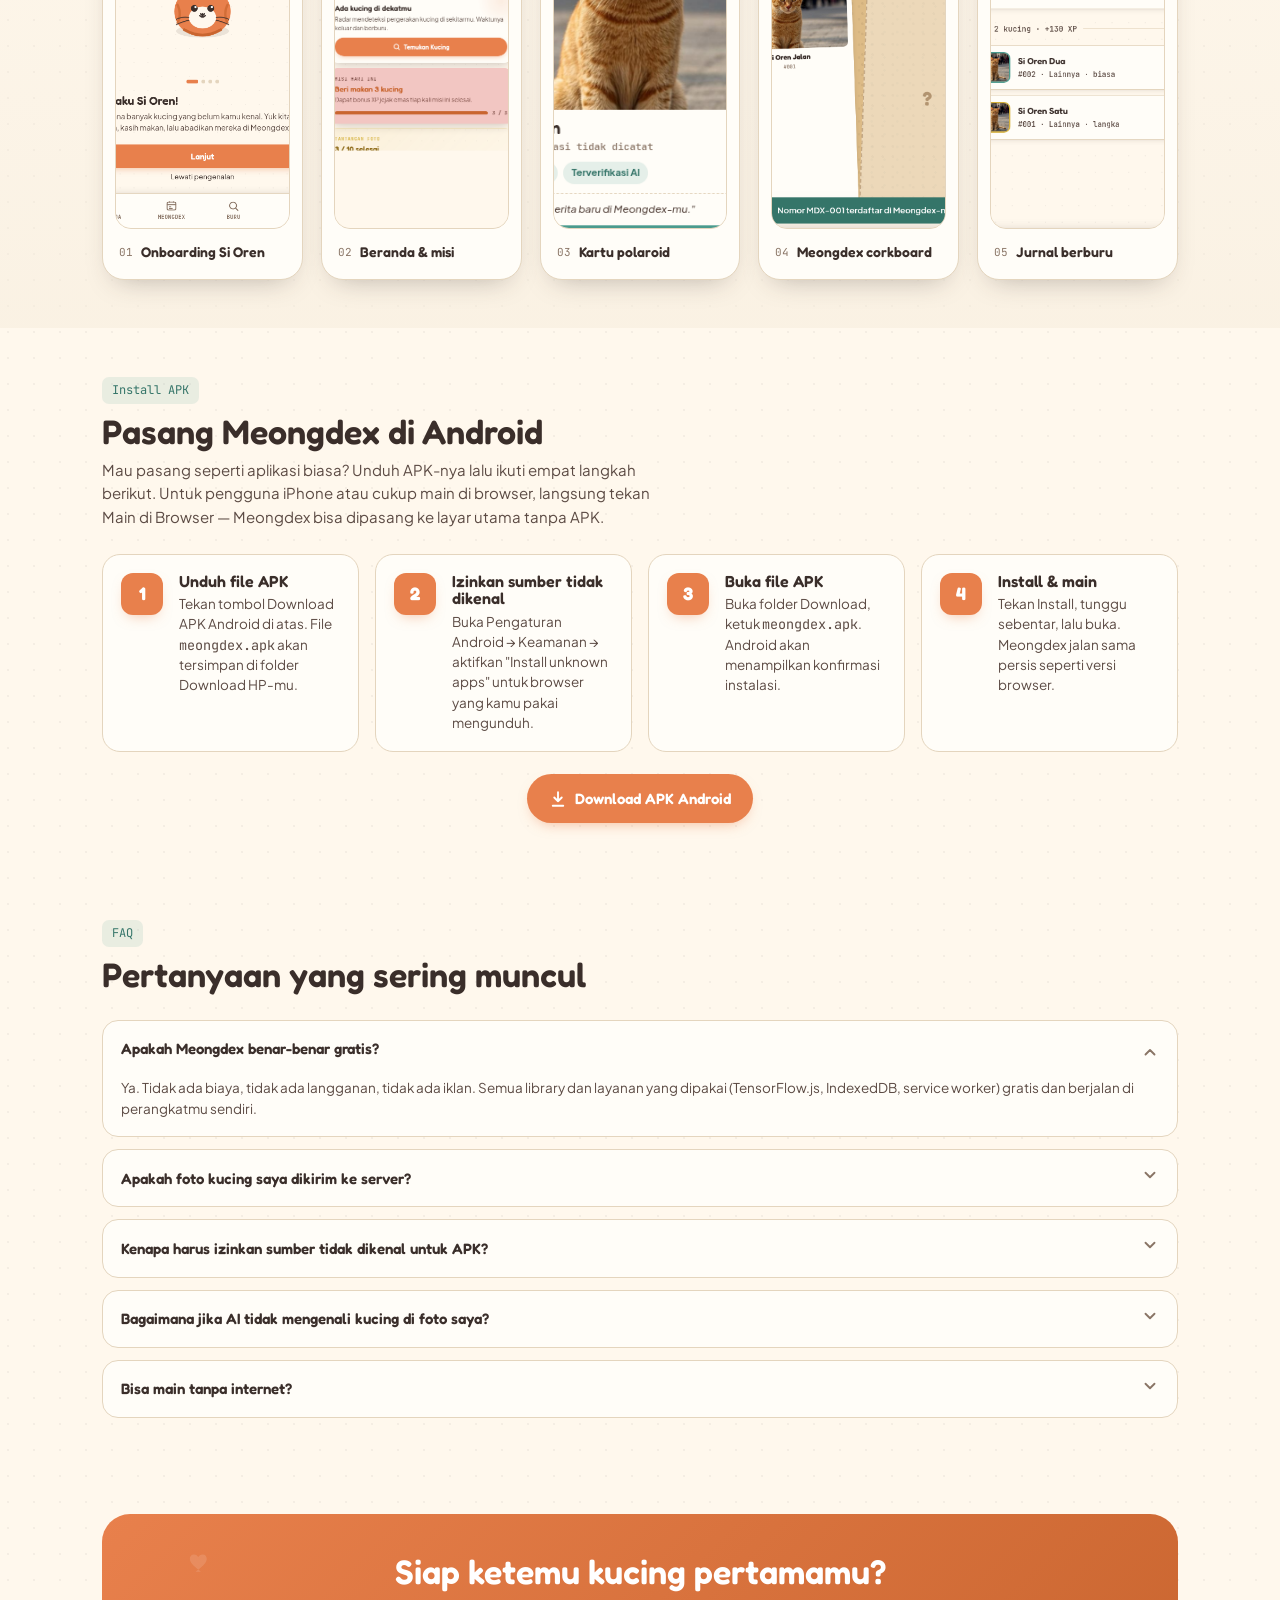
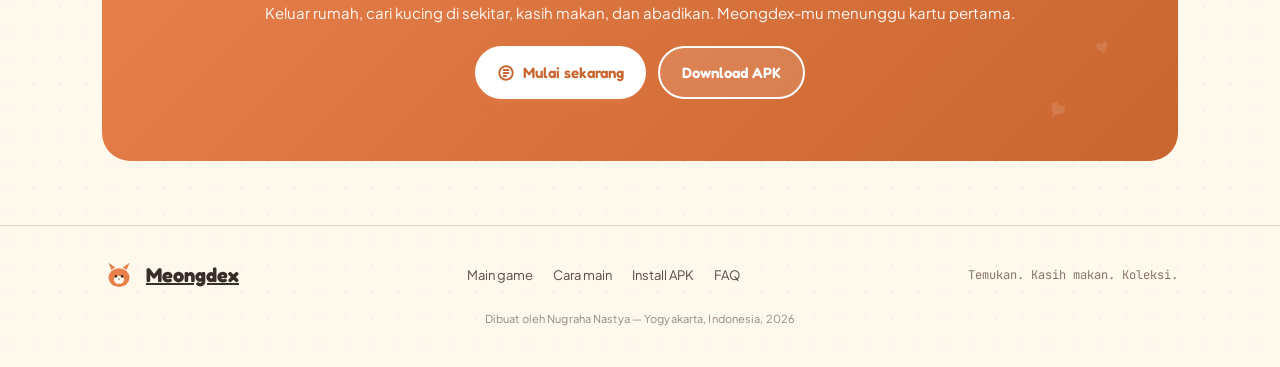
==== commit 4552fcad: "Fase 3 batch 11: Bagian 1 addendum (impor data + privasi foto + kredit developer) - 1.1 Impor cadang" ====
--- a/index.html
+++ b/index.html
@@ -5,6 +5,7 @@
 <meta name="viewport" content="width=device-width, initial-scale=1.0, viewport-fit=cover" />
 <meta name="theme-color" content="#FFF8ED" />
 <meta name="description" content="Meongdex — game berburu kucing sungguhan di dunia nyata. Temukan, kasih makan, foto, dan koleksi sebagai kartu di Meongdex-mu. Gratis, bisa dipasang sebagai aplikasi Android." />
+<meta name="author" content="Nugraha Nastya" />
 <title>Meongdex — Temukan. Kasih Makan. Koleksi.</title>
 <link rel="icon" type="image/png" href="game/icons/favicon-32.png" />
 <link rel="apple-touch-icon" href="game/icons/apple-touch-icon.png" />
@@ -190,6 +191,7 @@
   .foot-row .links a{font-size:13px;color:var(--text-soft);text-decoration:none;}
   .foot-row .links a:hover{color:var(--terracotta-deep);}
   .foot-row .copy{font-size:12px;color:var(--text-mute);font-family:'JetBrains Mono',monospace;}
+  .dev-credit{font-family:'Plus Jakarta Sans',system-ui,sans-serif;font-size:11px;color:rgba(58,46,42,0.55);text-align:center;margin-top:18px;letter-spacing:.01em;}
 
   /* ---------- responsive ---------- */
   @media (min-width:680px){
@@ -491,6 +493,7 @@
     </div>
     <div class="copy">Temukan. Kasih makan. Koleksi.</div>
   </div>
+  <div class="dev-credit">Dibuat oleh Nugraha Nastya &mdash; Yogyakarta, Indonesia, 2026</div>
 </footer>
 
 </body>
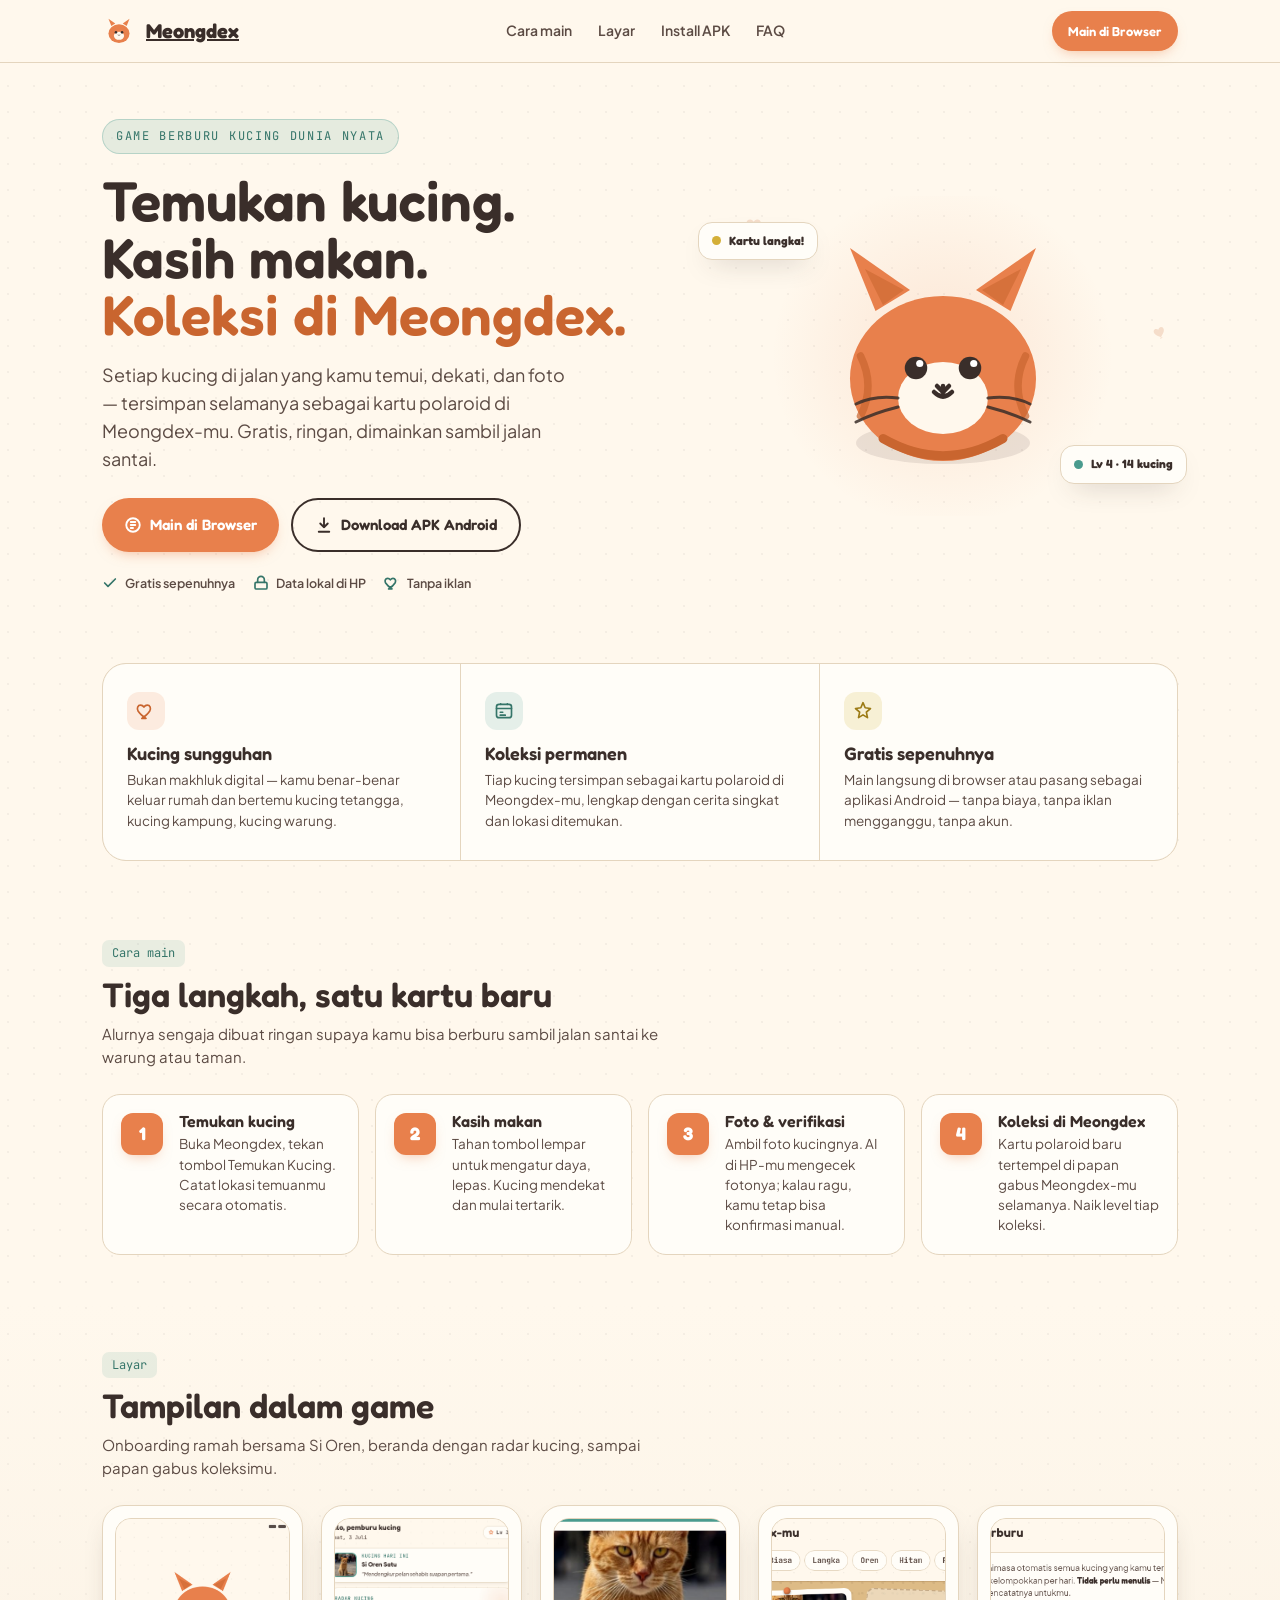
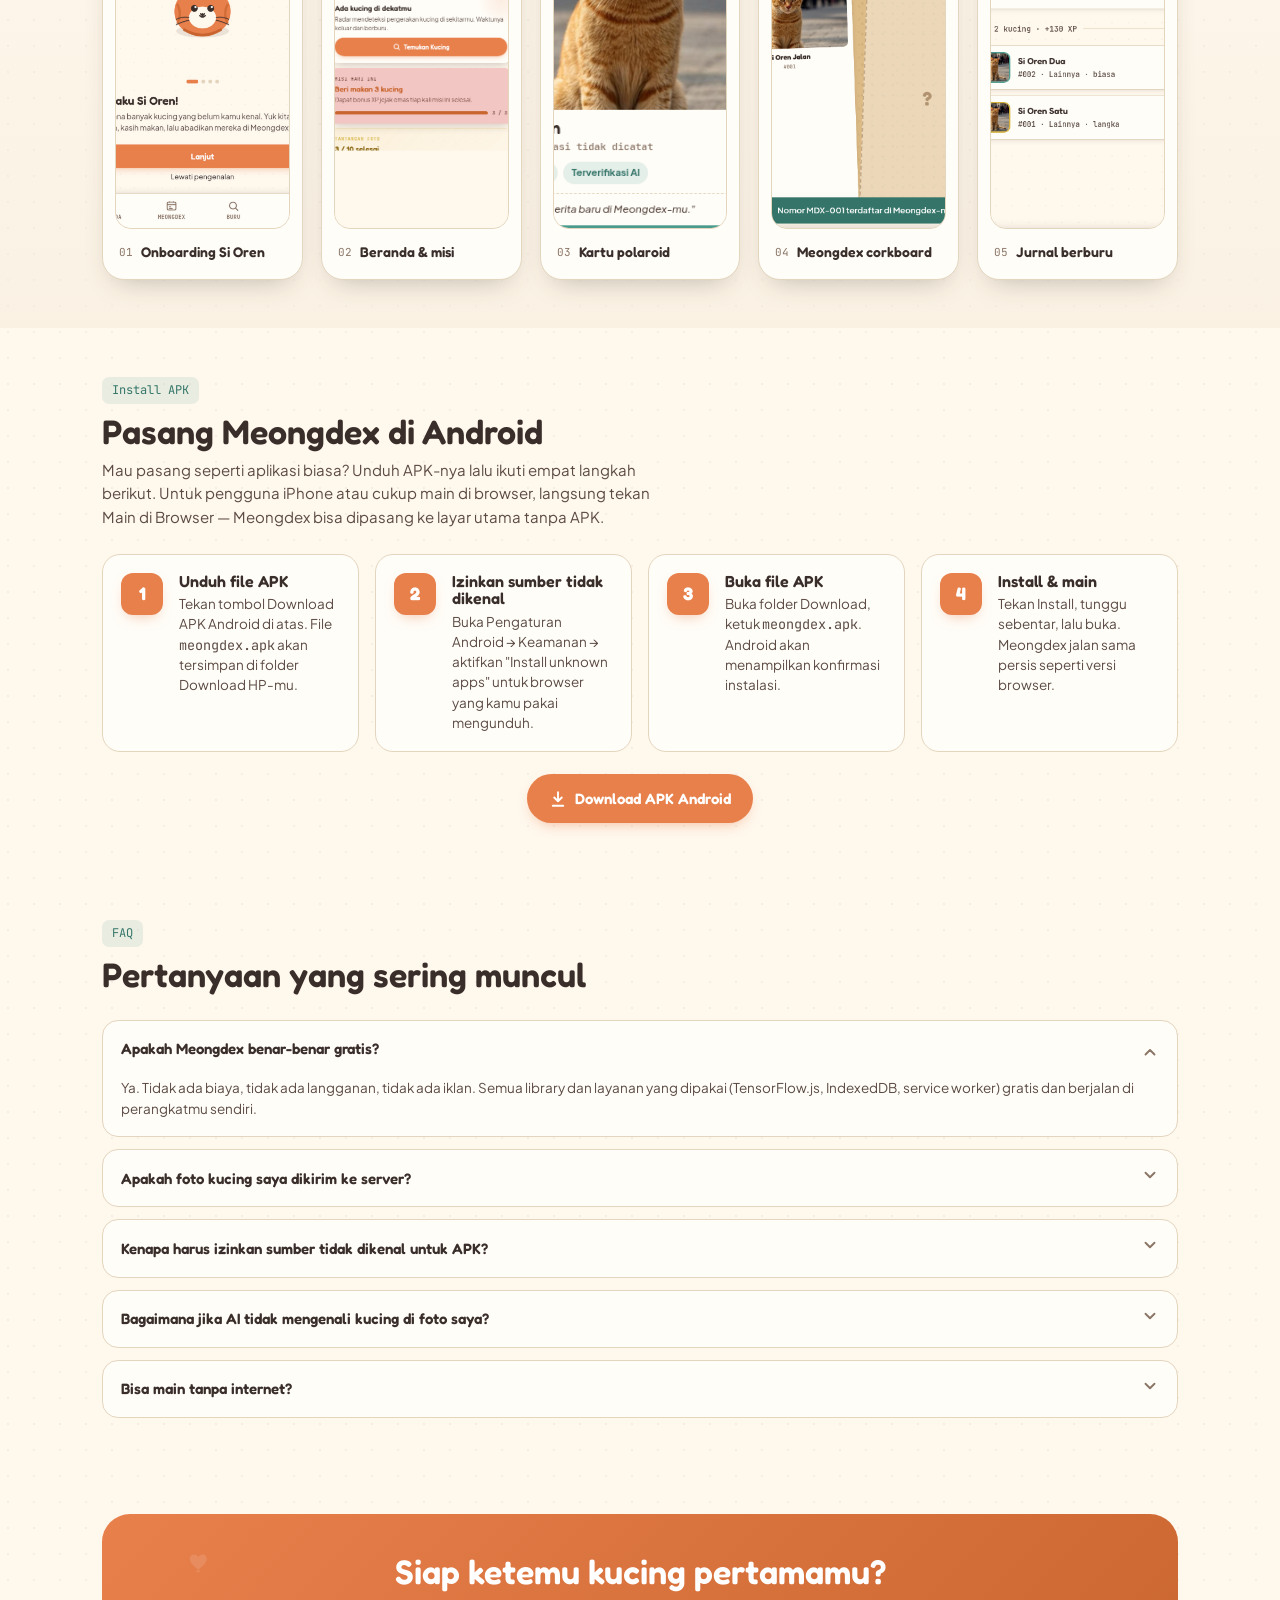
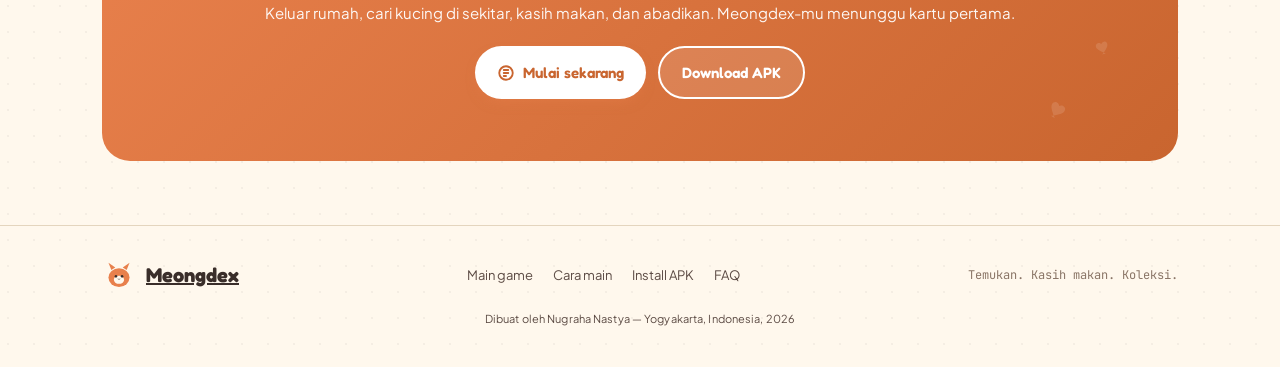
==== commit f978cbab: "Fase 3 batch 16: Audit nyata repo + fix semua temuan (A0-A8) Bug trofi (A0): makanan kucing tampil s" ====
--- a/index.html
+++ b/index.html
@@ -7,6 +7,25 @@
 <meta name="description" content="Meongdex — game berburu kucing sungguhan di dunia nyata. Temukan, kasih makan, foto, dan koleksi sebagai kartu di Meongdex-mu. Gratis, bisa dipasang sebagai aplikasi Android." />
 <meta name="author" content="Nugraha Nastya" />
 <title>Meongdex — Temukan. Kasih Makan. Koleksi.</title>
+
+<!-- Open Graph / social preview -->
+<meta property="og:type" content="website" />
+<meta property="og:site_name" content="Meongdex" />
+<meta property="og:title" content="Meongdex — Temukan. Kasih Makan. Koleksi." />
+<meta property="og:description" content="Game berburu kucing sungguhan di dunia nyata. Temukan, kasih makan, foto, dan koleksi sebagai kartu di Meongdex-mu. Gratis, bisa dipasang sebagai aplikasi Android." />
+<meta property="og:url" content="https://meongdex.github.io/" />
+<meta property="og:image" content="https://meongdex.github.io/assets/og-image.png" />
+<meta property="og:image:alt" content="Kartu preview Meongdex: maskot Si Oren, judul Meongdex, tagline 'Temukan. Kasih Makan. Koleksi.', dan screenshot layar beranda." />
+<meta property="og:image:width" content="1200" />
+<meta property="og:image:height" content="630" />
+<meta property="og:locale" content="id_ID" />
+
+<!-- Twitter Card -->
+<meta name="twitter:card" content="summary_large_image" />
+<meta name="twitter:title" content="Meongdex — Temukan. Kasih Makan. Koleksi." />
+<meta name="twitter:description" content="Game berburu kucing sungguhan di dunia nyata. Gratis, bisa dipasang sebagai aplikasi Android." />
+<meta name="twitter:image" content="https://meongdex.github.io/assets/og-image.png" />
+<meta name="twitter:image:alt" content="Kartu preview Meongdex: maskot Si Oren, judul Meongdex, tagline 'Temukan. Kasih Makan. Koleksi.', dan screenshot layar beranda." />
 <link rel="icon" type="image/png" href="game/icons/favicon-32.png" />
 <link rel="apple-touch-icon" href="game/icons/apple-touch-icon.png" />
 <meta name="apple-mobile-web-app-capable" content="yes" />
@@ -191,7 +210,7 @@
   .foot-row .links a{font-size:13px;color:var(--text-soft);text-decoration:none;}
   .foot-row .links a:hover{color:var(--terracotta-deep);}
   .foot-row .copy{font-size:12px;color:var(--text-mute);font-family:'JetBrains Mono',monospace;}
-  .dev-credit{font-family:'Plus Jakarta Sans',system-ui,sans-serif;font-size:11px;color:rgba(58,46,42,0.55);text-align:center;margin-top:18px;letter-spacing:.01em;}
+  .dev-credit{font-family:'Plus Jakarta Sans',system-ui,sans-serif;font-size:11px;color:var(--text-soft);text-align:center;margin-top:18px;letter-spacing:.01em;}
 
   /* ---------- responsive ---------- */
   @media (min-width:680px){
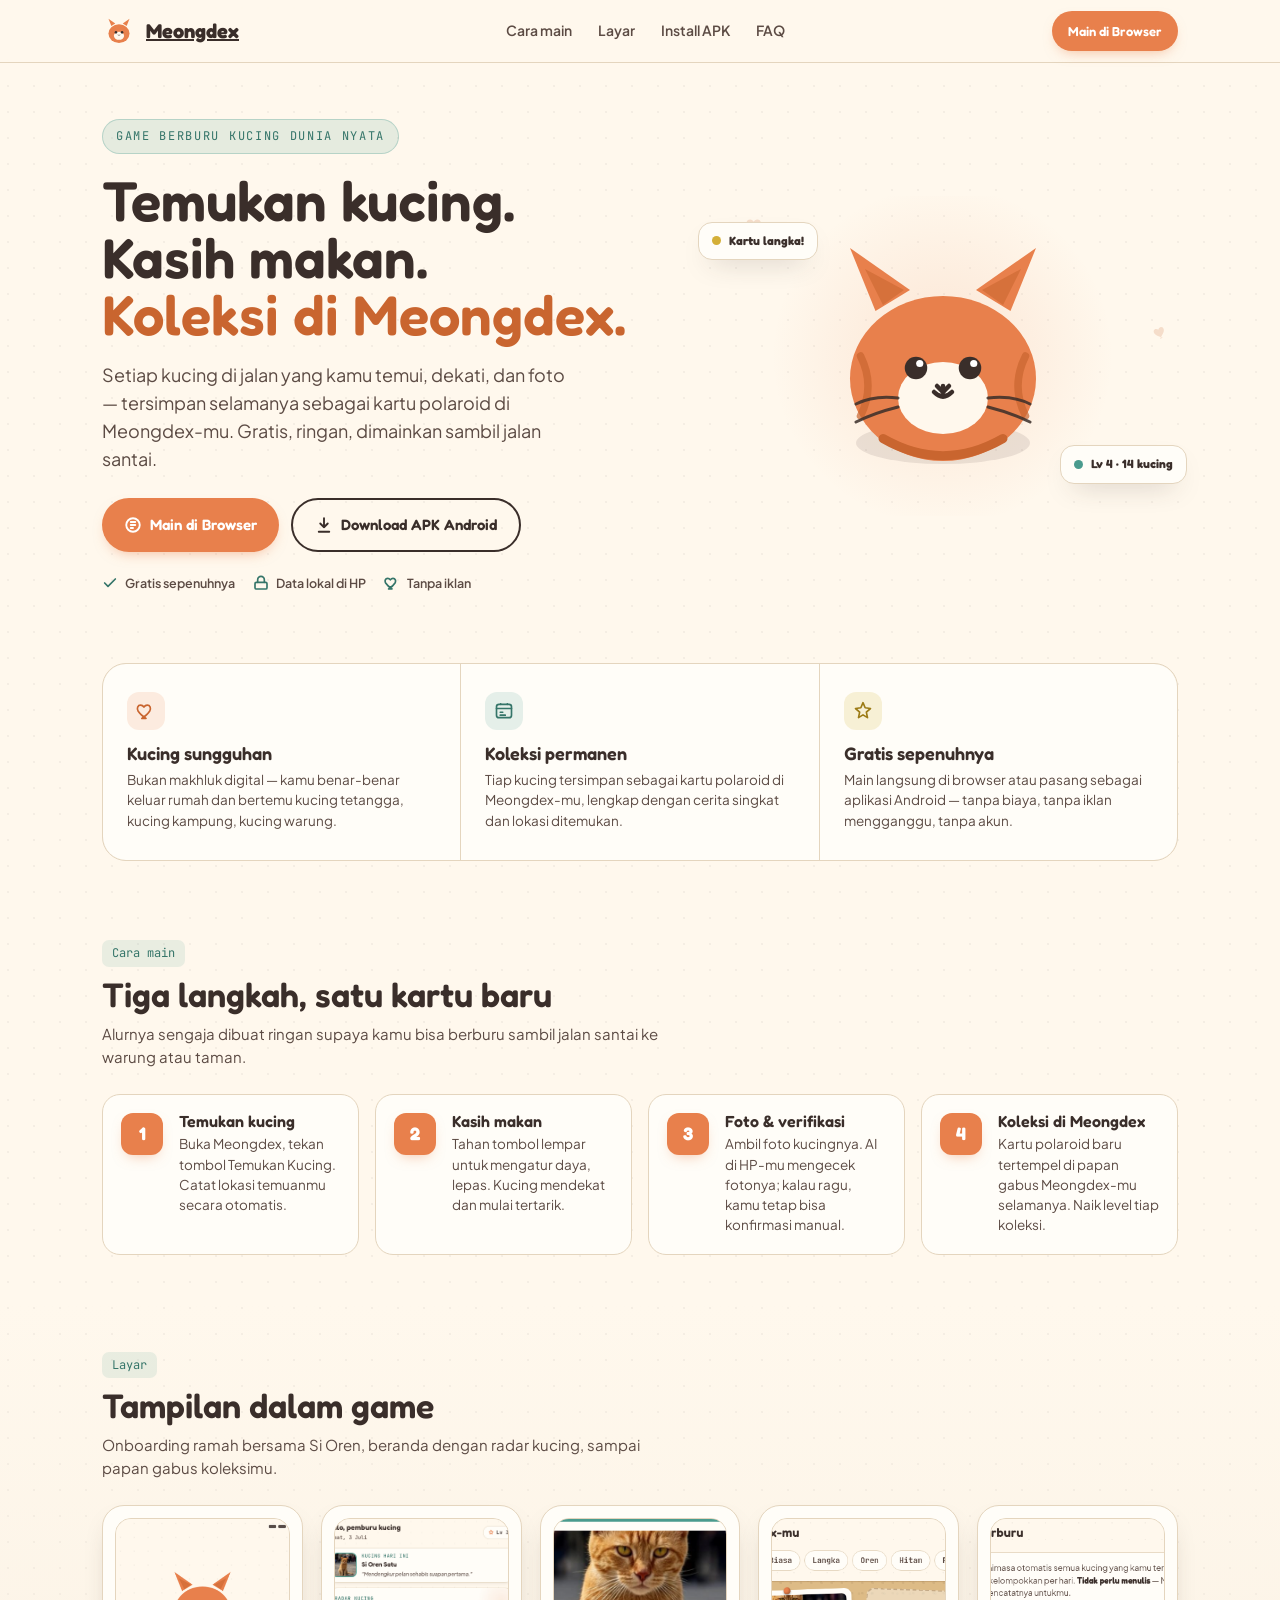
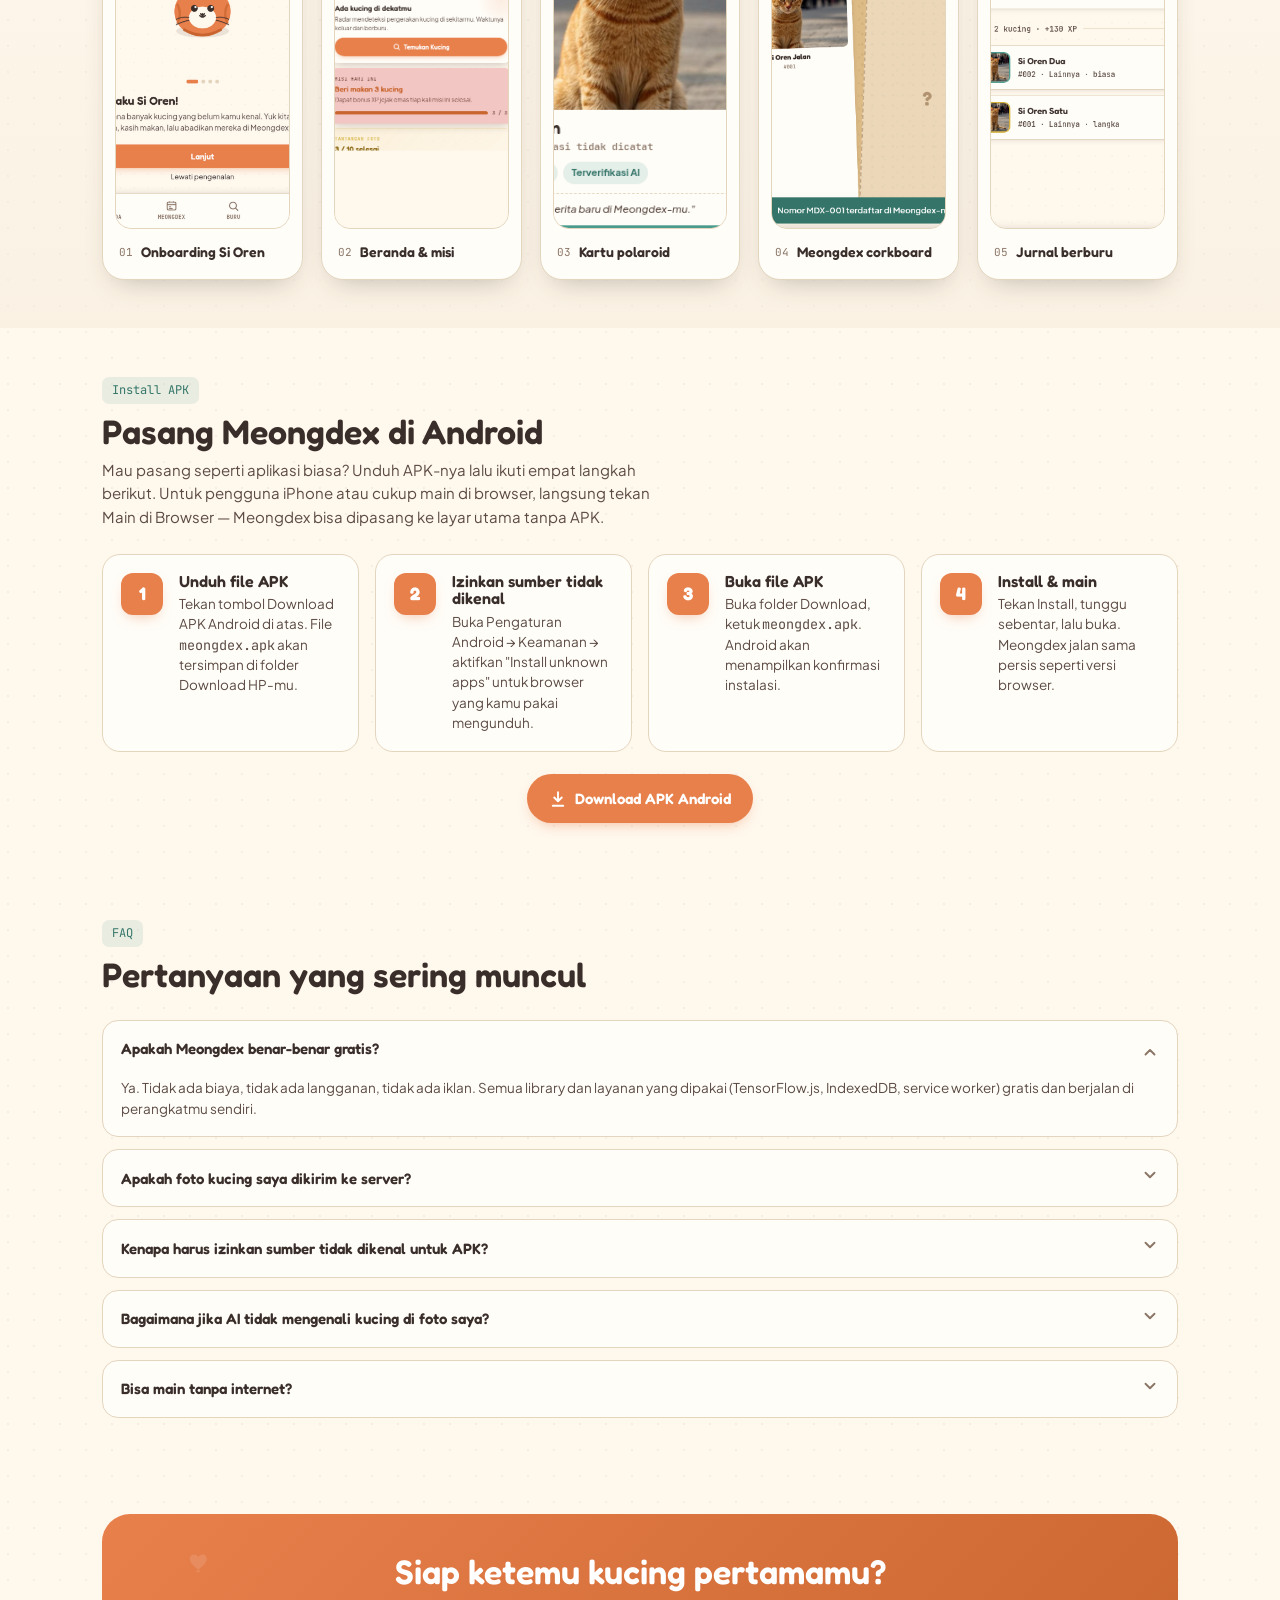
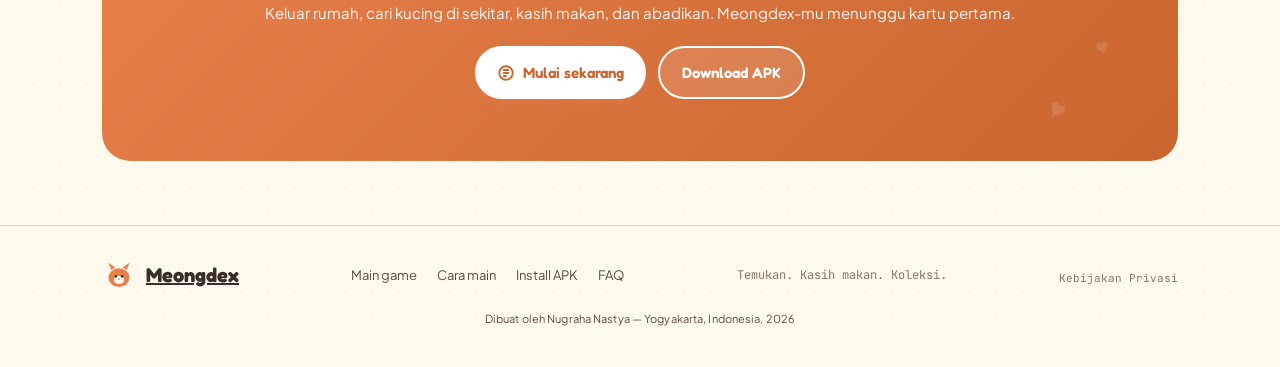
==== commit 0f4c10de: "Tambah privacy policy page untuk OAuth consent screen Google - privacy.html: kebijakan privasi lengk" ====
--- a/index.html
+++ b/index.html
@@ -160,7 +160,23 @@
     border-radius:16px;overflow:hidden;background:var(--cream-deep);aspect-ratio:9/16;
     border:1px solid var(--line);
   }
-  .shot .frame img{width:100%;height:100%;object-fit:cover;object-position:top;}
+  .shot .frame img{width:100%;height:100%;object-fit:cover;object-position:top;cursor:pointer;transition:transform .2s ease;}
+  .shot .frame img:active{transform:scale(.97);}
+  /* K2 addendum: lightbox sederhana untuk screenshot */
+  .lightbox{
+    position:fixed;inset:0;z-index:400;display:none;
+    align-items:center;justify-content:center;
+    background:rgba(58,46,42,.92);backdrop-filter:blur(6px);
+    padding:20px;cursor:pointer;
+  }
+  .lightbox.active{display:flex;animation:fadeIn .25s ease;}
+  .lightbox img{max-width:90vw;max-height:85vh;border-radius:14px;box-shadow:0 20px 50px -10px rgba(0,0,0,.6);}
+  .lightbox-close{
+    position:absolute;top:20px;right:20px;width:44px;height:44px;
+    background:rgba(255,255,255,.15);border:none;border-radius:999px;
+    color:#fff;cursor:pointer;display:grid;place-items:center;
+  }
+  .lightbox-close svg{width:22px;height:22px;}
   .shot .cap{display:flex;align-items:center;gap:8px;padding:12px 4px 4px;}
   .shot .cap .n{font-family:'JetBrains Mono',monospace;font-size:11px;color:var(--text-mute);}
   .shot .cap .t{font-family:'Fredoka',sans-serif;font-weight:600;font-size:14px;}
@@ -210,6 +226,9 @@
   .foot-row .links a{font-size:13px;color:var(--text-soft);text-decoration:none;}
   .foot-row .links a:hover{color:var(--terracotta-deep);}
   .foot-row .copy{font-size:12px;color:var(--text-mute);font-family:'JetBrains Mono',monospace;}
+  .footer-links{display:flex;gap:14px;flex-wrap:wrap;justify-content:center;margin-top:6px;}
+  .footer-links a{font-size:11px;color:var(--text-mute);text-decoration:none;font-family:'JetBrains Mono',monospace;}
+  .footer-links a:hover{color:var(--terracotta-deep);text-decoration:underline;}
   .dev-credit{font-family:'Plus Jakarta Sans',system-ui,sans-serif;font-size:11px;color:var(--text-soft);text-align:center;margin-top:18px;letter-spacing:.01em;}
 
   /* ---------- responsive ---------- */
@@ -283,15 +302,15 @@
       </div>
     </div>
     <div class="hero-visual">
-      <div class="paw-ring"></div>
+      <div class="paw-ring" data-parallax="0.15"></div>
       <div class="paws" aria-hidden="true">
         <svg style="top:6%;left:8%;width:22px;" viewBox="0 0 24 24" fill="currentColor"><path d="M12 21s-7-4.9-9.5-9C.7 8.8 2 5 5.5 5c2 0 3.3 1.3 4 2.3.7-1 2-2.3 4-2.3 3.5 0 4.8 3.8 3 7-2.5 4.1-9.5 9-9.5 9z"/></svg>
         <svg style="bottom:12%;right:10%;width:18px;transform:rotate(40deg);" viewBox="0 0 24 24" fill="currentColor"><path d="M12 21s-7-4.9-9.5-9C.7 8.8 2 5 5.5 5c2 0 3.3 1.3 4 2.3.7-1 2-2.3 4-2.3 3.5 0 4.8 3.8 3 7-2.5 4.1-9.5 9-9.5 9z"/></svg>
         <svg style="top:40%;right:2%;width:16px;transform:rotate(-20deg);" viewBox="0 0 24 24" fill="currentColor"><path d="M12 21s-7-4.9-9.5-9C.7 8.8 2 5 5.5 5c2 0 3.3 1.3 4 2.3.7-1 2-2.3 4-2.3 3.5 0 4.8 3.8 3 7-2.5 4.1-9.5 9-9.5 9z"/></svg>
       </div>
-      <div class="badge-float b1"><span class="dot" style="background:var(--gold);"></span> Kartu langka!</div>
-      <div class="badge-float b2"><span class="dot" style="background:var(--teal);"></span> Lv 4 · 14 kucing</div>
-      <svg class="mascot-big" viewBox="0 0 200 200" xmlns="http://www.w3.org/2000/svg" aria-label="Maskot Si Oren">
+      <div class="badge-float b1" data-parallax="0.4"><span class="dot" style="background:var(--gold);"></span> Kartu langka!</div>
+      <div class="badge-float b2" data-parallax="0.5"><span class="dot" style="background:var(--teal);"></span> Lv 4 · 14 kucing</div>
+      <svg class="mascot-big" data-parallax="0.25" viewBox="0 0 200 200" xmlns="http://www.w3.org/2000/svg" aria-label="Maskot Si Oren">
         <ellipse cx="100" cy="158" rx="58" ry="14" fill="rgba(58,46,42,0.10)"/>
         <path d="M55 70 L38 28 L78 56 Z" fill="#E8804C"/>
         <path d="M145 70 L162 28 L122 56 Z" fill="#E8804C"/>
@@ -511,9 +530,74 @@
       <a href="#faq">FAQ</a>
     </div>
     <div class="copy">Temukan. Kasih makan. Koleksi.</div>
+    <div class="footer-links">
+      <a href="privacy.html">Kebijakan Privasi</a>
+    </div>
   </div>
   <div class="dev-credit">Dibuat oleh Nugraha Nastya &mdash; Yogyakarta, Indonesia, 2026</div>
 </footer>
 
+<!-- K2 addendum: lightbox container untuk screenshot -->
+<div class="lightbox" id="lightbox" aria-hidden="true">
+  <button class="lightbox-close" aria-label="Tutup">
+    <svg viewBox="0 0 24 24" fill="none" stroke="currentColor" stroke-width="2.5" stroke-linecap="round" stroke-linejoin="round"><path d="M18 6L6 18M6 6l12 12"/></svg>
+  </button>
+  <img id="lightbox-img" alt="" />
+</div>
+
+<script>
+  // K1 addendum: Parallax ringan di hero landing page. Setiap elemen dengan
+  // data-parallax="0.X" bergerak translateY proporsional ke scroll * koefisien.
+  // paw-ring paling lambat (0.15), mascot medium (0.25), badge paling cepat
+  // (0.4-0.5) — supaya hero terasa berlapis/"3D" di titik pertama calon pemain
+  // menyentuh brand. Hormati prefers-reduced-motion (matikan parallax).
+  (function(){
+    var prefersReduced = window.matchMedia && window.matchMedia('(prefers-reduced-motion: reduce)').matches;
+    if(prefersReduced) return;
+    var els = document.querySelectorAll('[data-parallax]');
+    if(els.length === 0) return;
+    var ticking = false;
+    function update(){
+      var y = window.scrollY;
+      els.forEach(function(el){
+        var coef = parseFloat(el.getAttribute('data-parallax')) || 0;
+        el.style.transform = 'translateY(' + (y * coef * -1) + 'px)';
+      });
+      ticking = false;
+    }
+    window.addEventListener('scroll', function(){
+      if(!ticking){
+        window.requestAnimationFrame(update);
+        ticking = true;
+      }
+    }, { passive: true });
+    update();
+  })();
+
+  // K2 addendum: lightbox untuk screenshot strip. Click gambar = buka
+  // overlay full-screen dengan gambar besar + tombol close. Tap di mana
+  // saja di luar gambar = tutup.
+  (function(){
+    var lb = document.getElementById('lightbox');
+    var lbImg = document.getElementById('lightbox-img');
+    if(!lb || !lbImg) return;
+    document.querySelectorAll('.shot .frame img').forEach(function(img){
+      img.addEventListener('click', function(){
+        lbImg.src = img.src;
+        lbImg.alt = img.alt;
+        lb.classList.add('active');
+        lb.setAttribute('aria-hidden','false');
+      });
+    });
+    function close(){
+      lb.classList.remove('active');
+      lb.setAttribute('aria-hidden','true');
+    }
+    lb.addEventListener('click', close);
+    document.addEventListener('keydown', function(e){
+      if(e.key === 'Escape' && lb.classList.contains('active')) close();
+    });
+  })();
+</script>
 </body>
 </html>
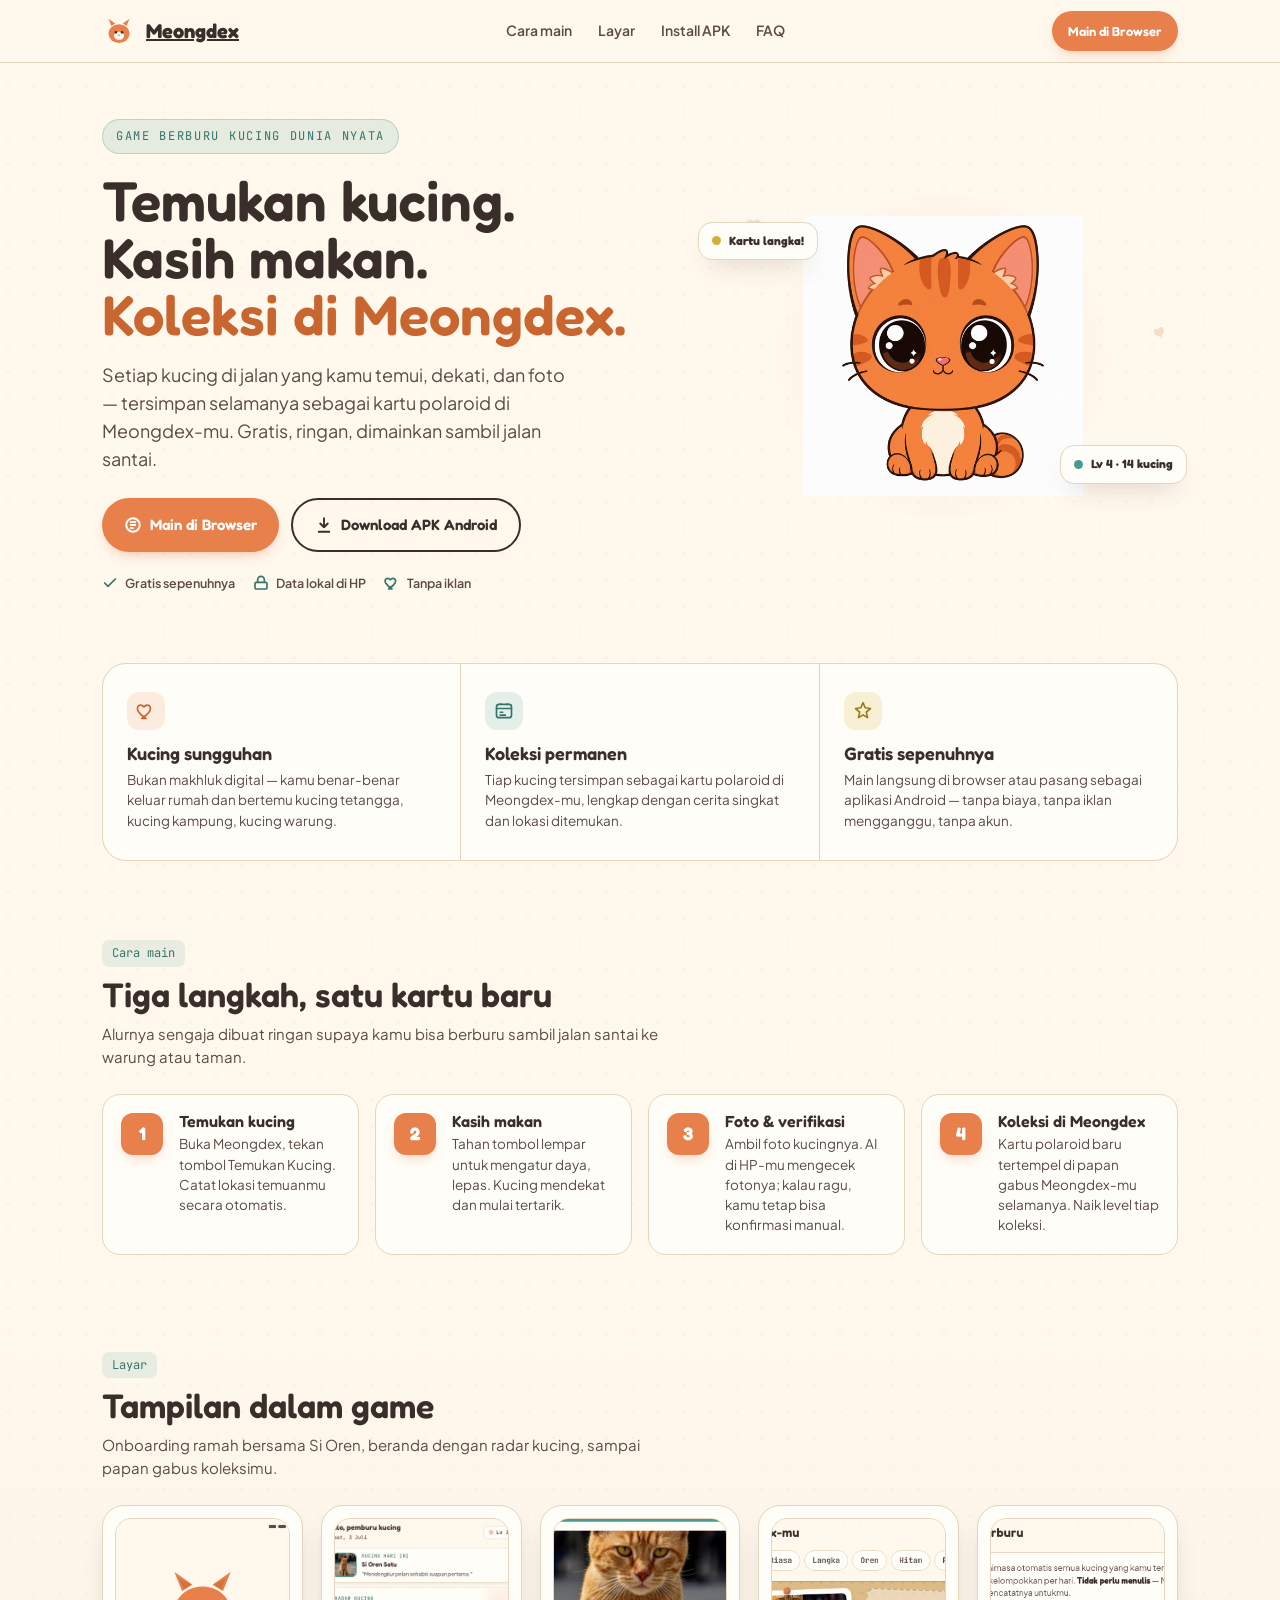
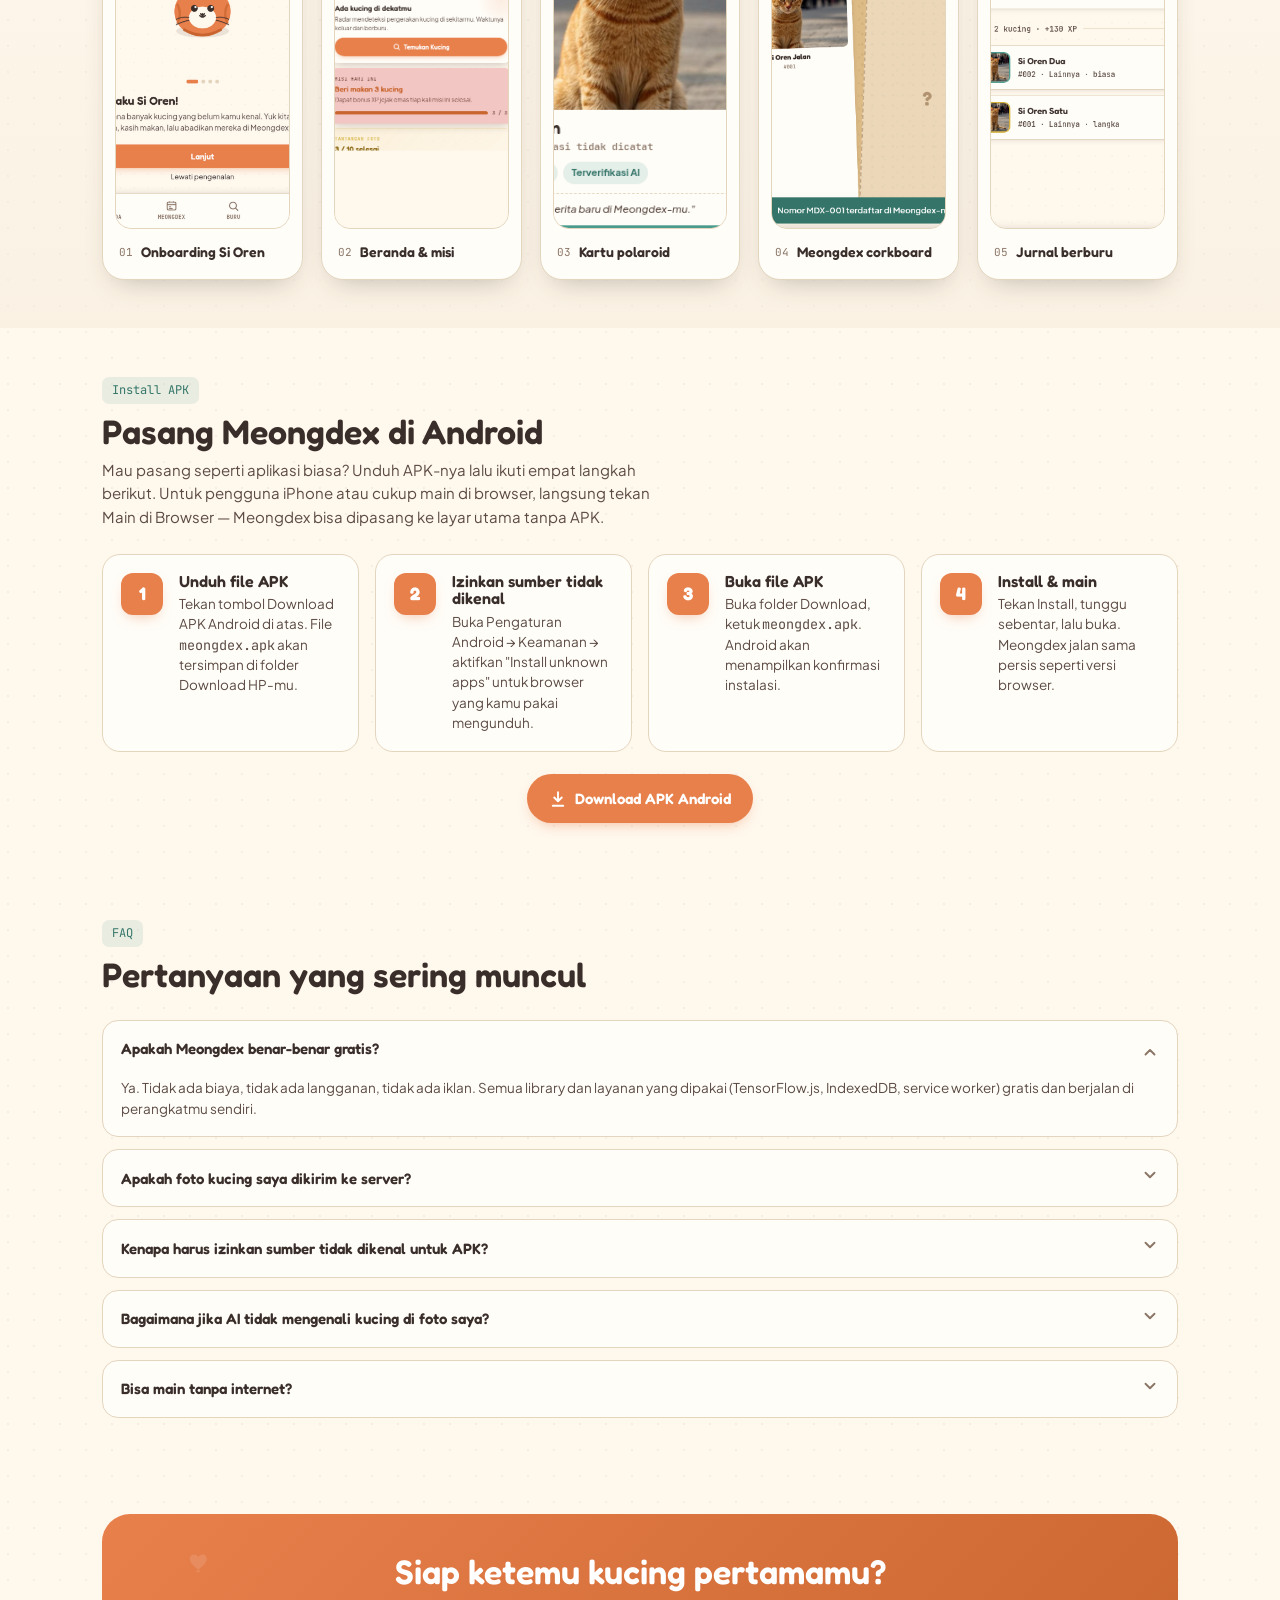
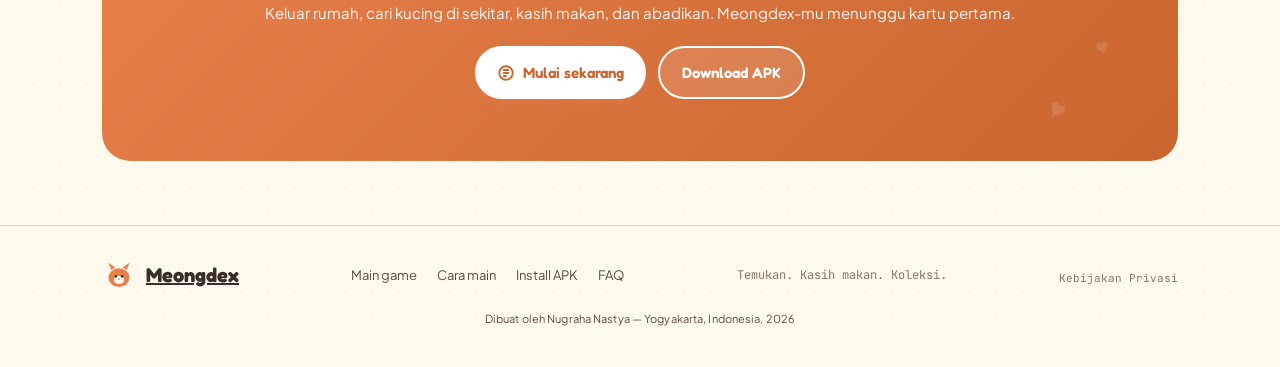
==== commit 105302d5: "Landing page mascot: ganti SVG statis ke sprite animasi chibi - Hapus inline SVG mascot-big di hero " ====
--- a/index.html
+++ b/index.html
@@ -120,7 +120,7 @@
   }
   .hero-visual .paws{position:absolute;inset:0;overflow:hidden;}
   .hero-visual .paws svg{position:absolute;opacity:.18;color:var(--terracotta-deep);}
-  .hero-visual svg.mascot-big{width:min(300px,70vw);position:relative;z-index:2;animation:floaty 3.4s ease-in-out infinite;}
+  .hero-visual .mascot-big{width:min(280px,70vw);position:relative;z-index:2;animation:floaty 3.4s ease-in-out infinite;user-select:none;-webkit-user-drag:none;}
   @keyframes floaty{0%,100%{transform:translateY(0);}50%{transform:translateY(-10px);}}
   .hero-visual .badge-float{
     position:absolute;z-index:3;background:var(--paper);border:1px solid var(--line);
@@ -310,26 +310,7 @@
       </div>
       <div class="badge-float b1" data-parallax="0.4"><span class="dot" style="background:var(--gold);"></span> Kartu langka!</div>
       <div class="badge-float b2" data-parallax="0.5"><span class="dot" style="background:var(--teal);"></span> Lv 4 · 14 kucing</div>
-      <svg class="mascot-big" data-parallax="0.25" viewBox="0 0 200 200" xmlns="http://www.w3.org/2000/svg" aria-label="Maskot Si Oren">
-        <ellipse cx="100" cy="158" rx="58" ry="14" fill="rgba(58,46,42,0.10)"/>
-        <path d="M55 70 L38 28 L78 56 Z" fill="#E8804C"/>
-        <path d="M145 70 L162 28 L122 56 Z" fill="#E8804C"/>
-        <path d="M60 66 L48 42 L74 56 Z" fill="#C9652F" opacity="0.55"/>
-        <path d="M140 66 L152 42 L126 56 Z" fill="#C9652F" opacity="0.55"/>
-        <ellipse cx="100" cy="115" rx="62" ry="55" fill="#E8804C"/>
-        <path d="M45 100 q10 20 0 40" stroke="#C9652F" stroke-width="5" fill="none" stroke-linecap="round" opacity="0.7"/>
-        <path d="M155 100 q-10 20 0 40" stroke="#C9652F" stroke-width="5" fill="none" stroke-linecap="round" opacity="0.7"/>
-        <ellipse cx="100" cy="128" rx="30" ry="24" fill="#FFF8ED"/>
-        <circle cx="82" cy="108" r="7.5" fill="#3A2E2A"/>
-        <circle cx="118" cy="108" r="7.5" fill="#3A2E2A"/>
-        <circle cx="84.5" cy="105" r="2.4" fill="#fff"/>
-        <circle cx="120.5" cy="105" r="2.4" fill="#fff"/>
-        <path d="M96 120 q4 4 4 4 q0 0 4 -4" stroke="#3A2E2A" stroke-width="3" fill="none" stroke-linecap="round"/>
-        <path d="M100 120 v4" stroke="#3A2E2A" stroke-width="3" stroke-linecap="round"/>
-        <path d="M94 124 q6 6 12 0" stroke="#3A2E2A" stroke-width="3" fill="none" stroke-linecap="round"/>
-        <path d="M70 128 q-16 -2 -28 4M70 134 q-16 4 -28 10M130 128 q16 -2 28 4M130 134 q16 4 28 10" stroke="#3A2E2A" stroke-width="2" fill="none" stroke-linecap="round" opacity="0.85"/>
-        <path d="M60 155 Q100 178 140 155" stroke="#C9652F" stroke-width="6" fill="none" stroke-linecap="round"/>
-      </svg>
+      <img class="mascot-big" data-parallax="0.25" id="landing-mascot" src="game/assets/mascot/frames/si-oren-idle.png" alt="Maskot Si Oren" />
     </div>
   </div>
 </section>
@@ -598,6 +579,30 @@
       if(e.key === 'Escape' && lb.classList.contains('active')) close();
     });
   })();
+
+  // Landing mascot idle animator -- frame swap sederhana (idle/blink/curious/tailwag)
+  (function(){
+    var mascot = document.getElementById('landing-mascot');
+    if(!mascot) return;
+    var prefersReduced = window.matchMedia && window.matchMedia('(prefers-reduced-motion: reduce)').matches;
+    if(prefersReduced) return;
+    var frames = [
+      { src: 'game/assets/mascot/frames/si-oren-idle.png', dur: 2500 },
+      { src: 'game/assets/mascot/frames/si-oren-blink.png', dur: 180 },
+      { src: 'game/assets/mascot/frames/si-oren-idle.png', dur: 1800 },
+      { src: 'game/assets/mascot/frames/si-oren-curious.png', dur: 900 },
+      { src: 'game/assets/mascot/frames/si-oren-idle.png', dur: 1500 },
+      { src: 'game/assets/mascot/frames/si-oren-tailwag.png', dur: 700 },
+      { src: 'game/assets/mascot/frames/si-oren-idle.png', dur: 2000 }
+    ];
+    var idx = 0;
+    function nextFrame(){
+      idx = (idx + 1) % frames.length;
+      mascot.src = frames[idx].src;
+      setTimeout(nextFrame, frames[idx].dur);
+    }
+    setTimeout(nextFrame, frames[0].dur);
+  })();
 </script>
 </body>
 </html>
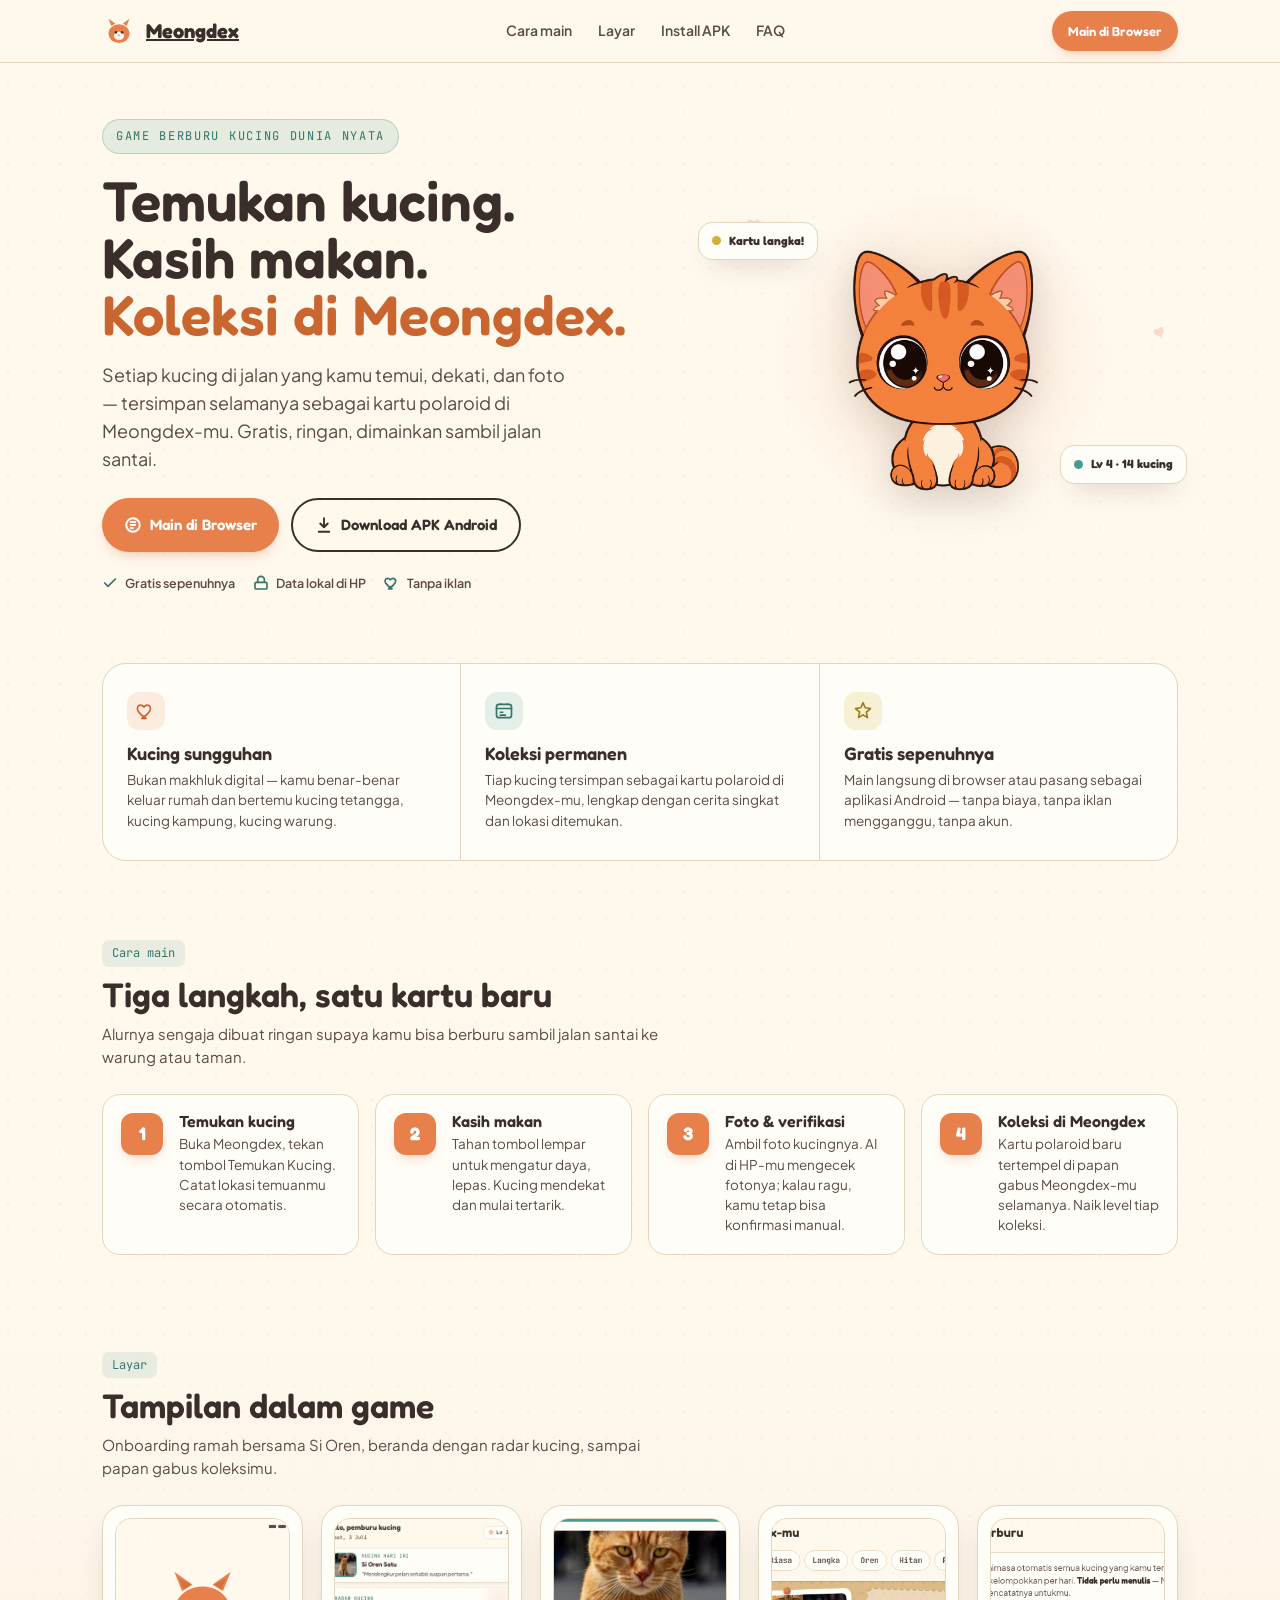
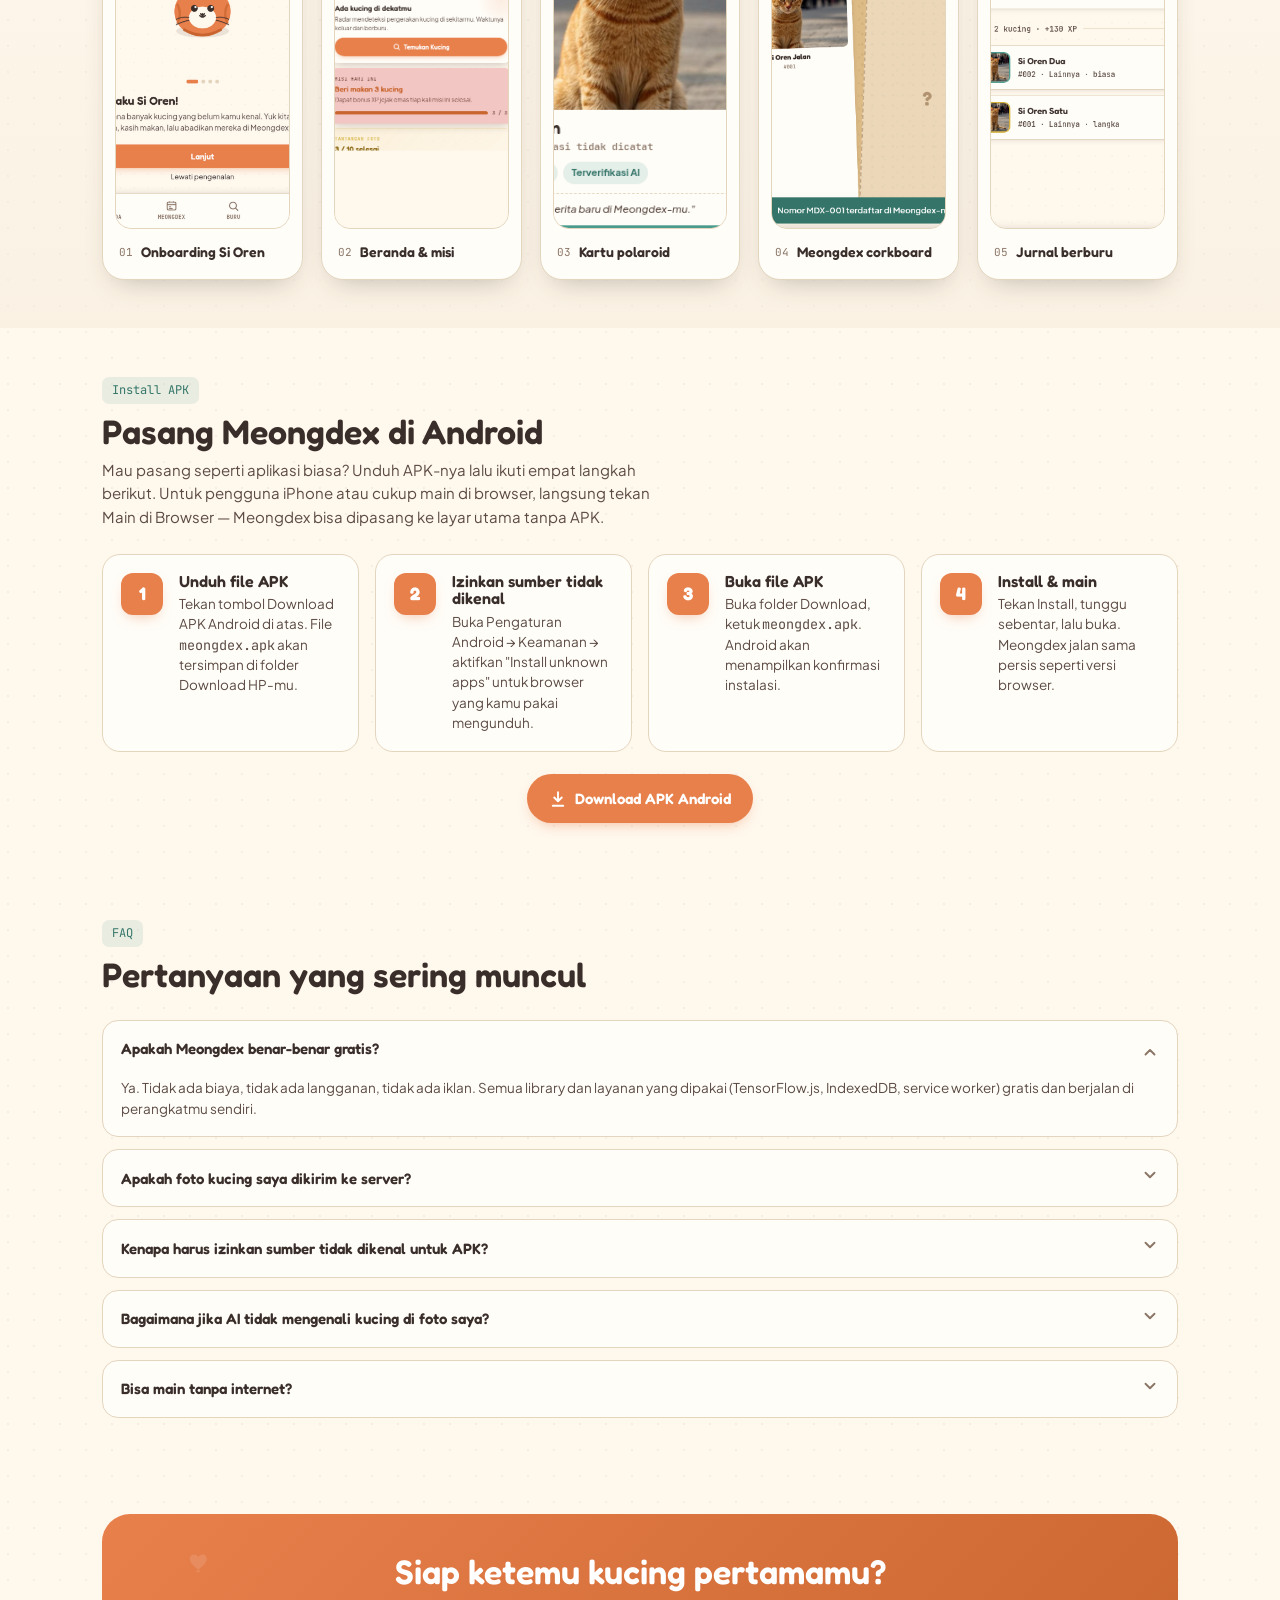
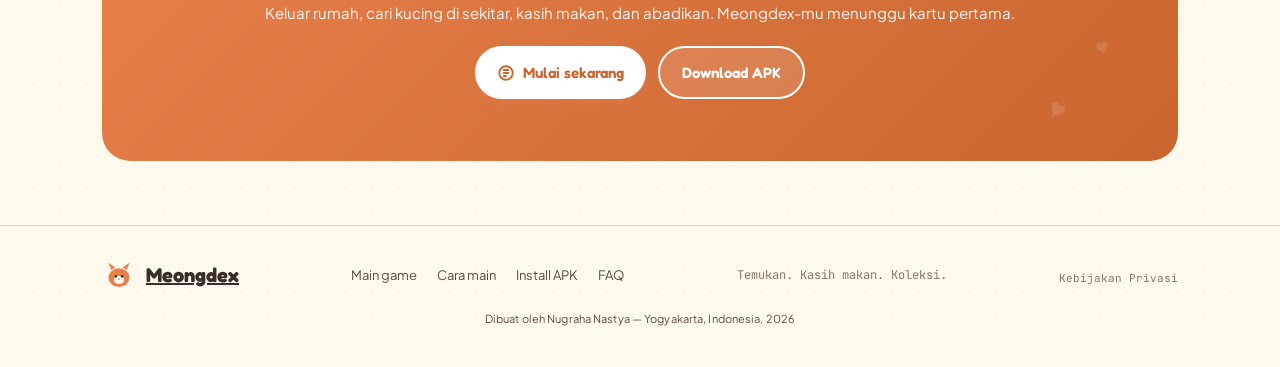
==== commit a7222ba2: "Update frame maskot Si Oren — transparent background + drop shadow Ganti semua 8 frame maskot dengan" ====
--- a/index.html
+++ b/index.html
@@ -120,7 +120,7 @@
   }
   .hero-visual .paws{position:absolute;inset:0;overflow:hidden;}
   .hero-visual .paws svg{position:absolute;opacity:.18;color:var(--terracotta-deep);}
-  .hero-visual .mascot-big{width:min(280px,70vw);position:relative;z-index:2;animation:floaty 3.4s ease-in-out infinite;user-select:none;-webkit-user-drag:none;}
+  .hero-visual .mascot-big{width:min(300px,70vw);position:relative;z-index:2;animation:floaty 3.4s ease-in-out infinite;user-select:none;-webkit-user-drag:none;filter:drop-shadow(0 10px 20px rgba(58,46,42,0.2));}
   @keyframes floaty{0%,100%{transform:translateY(0);}50%{transform:translateY(-10px);}}
   .hero-visual .badge-float{
     position:absolute;z-index:3;background:var(--paper);border:1px solid var(--line);
